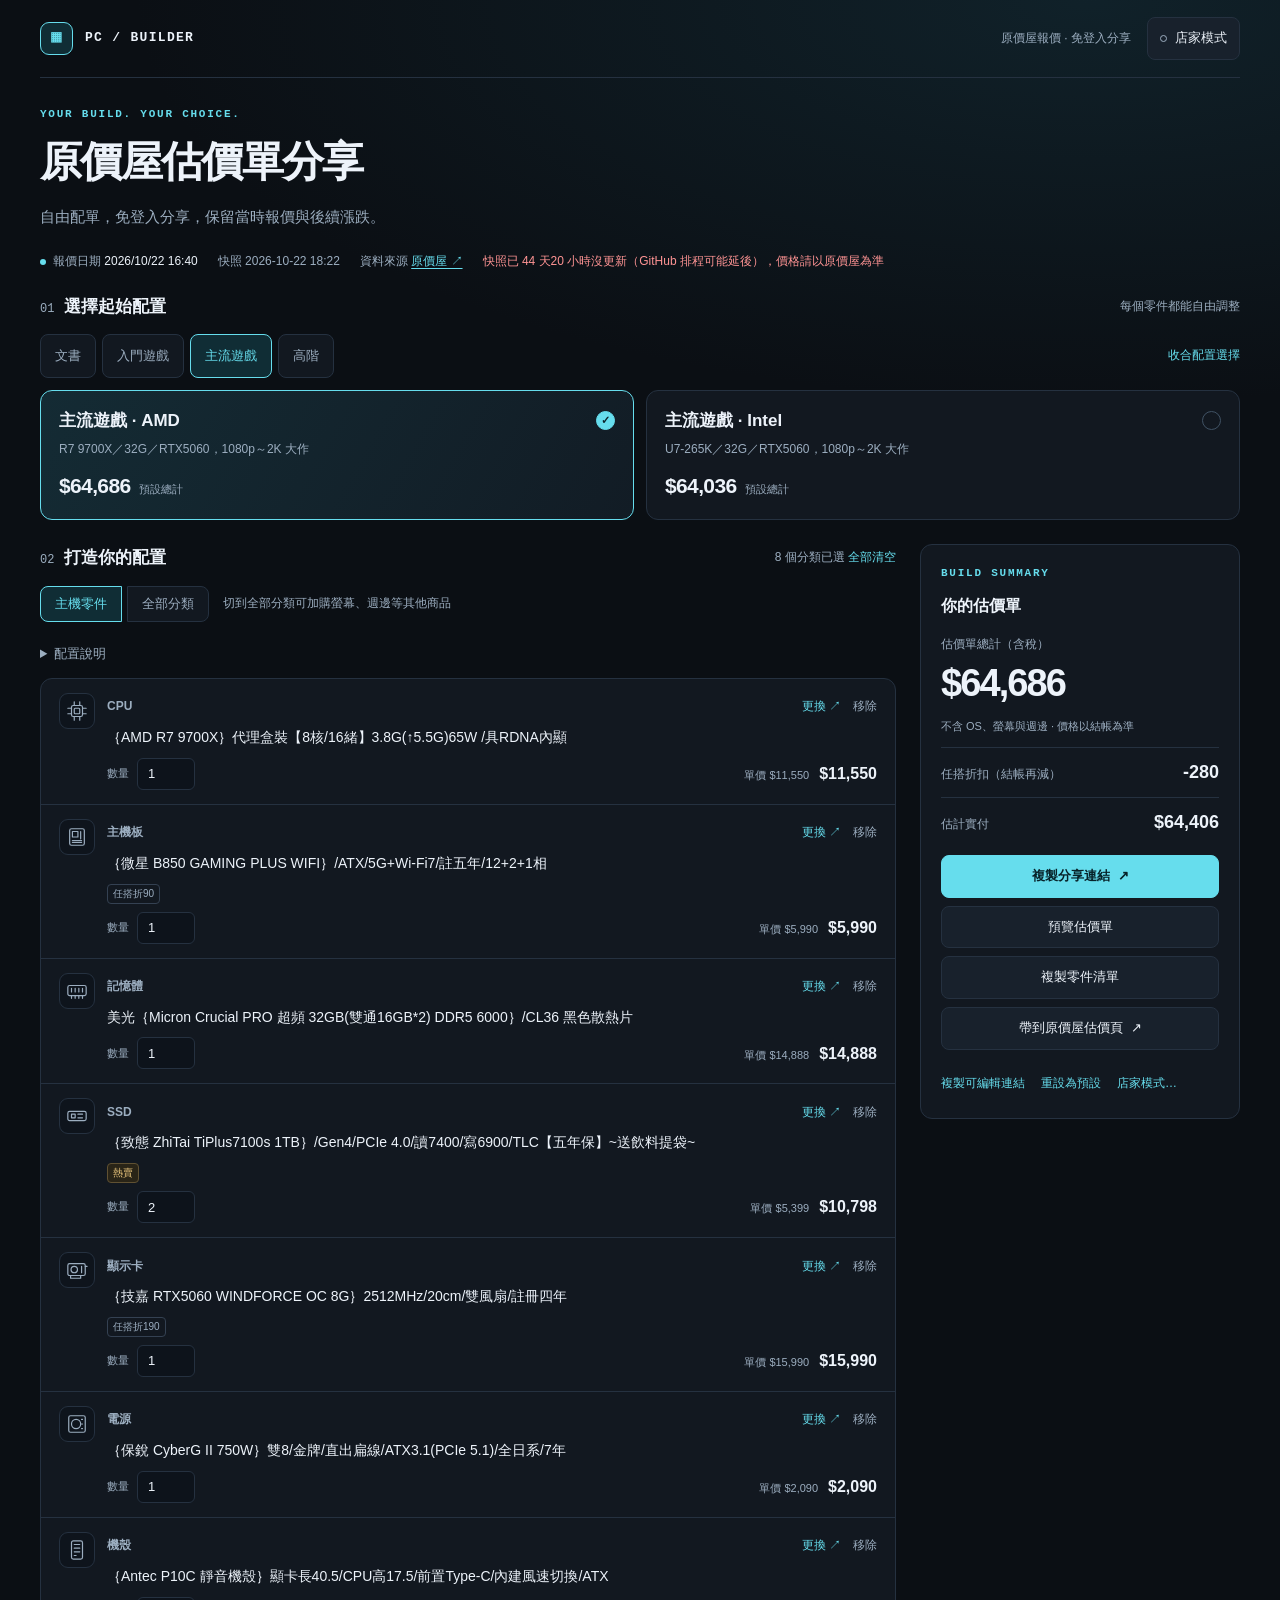
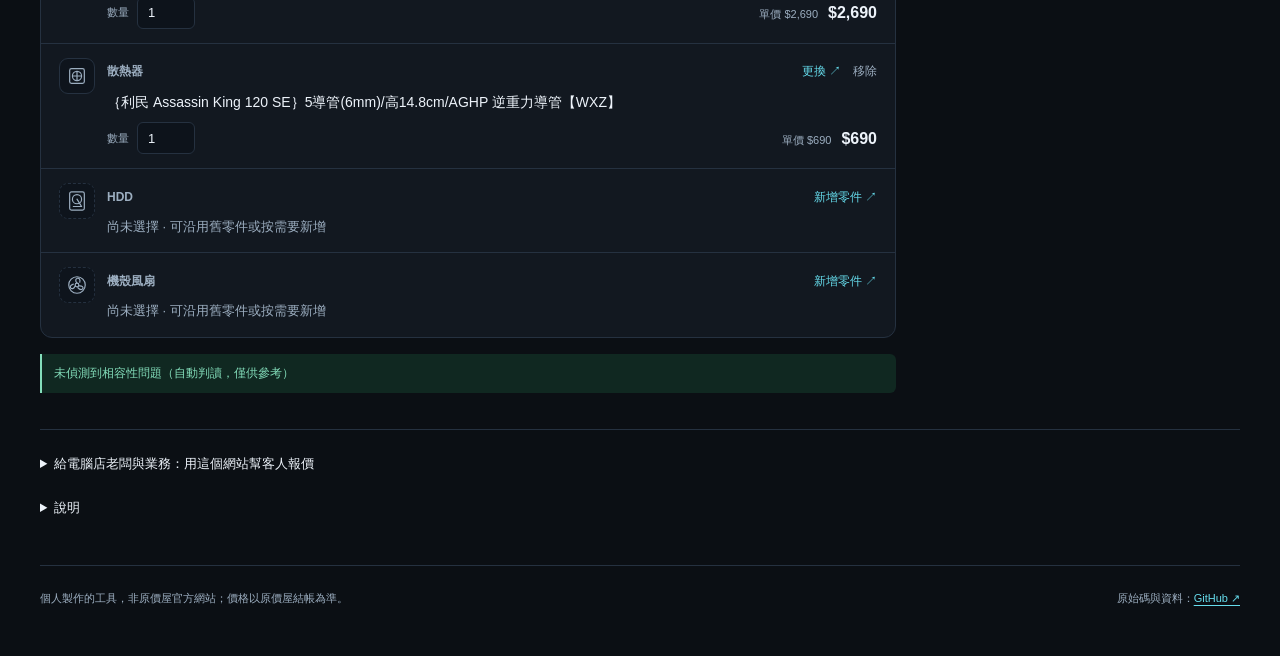
==== docs/index.html @ 4b8992c0 "分享單改過後列出跟分享時的差異（換件、數量、新增／移除、合計差） - builder-ui.js 加純函式 diffQuote(orig, cur, find)：逐格比對分享時的內容，回傳 chang" ====
<!DOCTYPE html>
<html lang="zh-Hant">
<head>
<meta charset="utf-8">
<meta name="viewport" content="width=device-width, initial-scale=1">
<title>原價屋估價單分享</title>
<meta name="description" content="用原價屋含稅報價配電腦：每個零件都能換，自動提示相容性；整張估價單存成一條連結，日後打開還看得到漲跌。">
<meta property="og:type" content="website">
<meta property="og:title" content="原價屋估價單分享">
<meta property="og:description" content="用原價屋含稅報價配電腦：每個零件都能換，自動提示相容性；整張估價單存成一條連結，日後打開還看得到漲跌。">
<meta property="og:url" content="https://pc.jakeuj.com/">
<meta property="og:site_name" content="原價屋估價單分享">
<meta property="og:locale" content="zh_TW">
<meta property="og:image" content="https://pc.jakeuj.com/social-preview-v1.png">
<meta property="og:image:width" content="1200">
<meta property="og:image:height" content="630">
<meta property="og:image:type" content="image/png">
<meta property="og:image:alt" content="原價屋估價單分享：自由選件、含稅計價，用連結保存完整電腦配置。">
<meta name="twitter:card" content="summary_large_image">
<meta name="twitter:title" content="原價屋估價單分享">
<meta name="twitter:description" content="自由選件、含稅計價，用一條連結保存報價與完整電腦配置。">
<meta name="twitter:image" content="https://pc.jakeuj.com/social-preview-v1.png">
<meta name="twitter:image:alt" content="原價屋估價單分享：自由選件、含稅計價，用連結保存完整電腦配置。">
<meta name="theme-color" content="#0b0f14">
<link rel="canonical" href="https://pc.jakeuj.com/">
<link rel="icon" href="favicon.ico" sizes="16x16 32x32 48x48 96x96">
<link rel="icon" href="favicon-96x96.png" type="image/png" sizes="96x96">
<link rel="icon" href="favicon.svg" type="image/svg+xml" sizes="any">
<link rel="apple-touch-icon" href="apple-touch-icon.png" sizes="180x180">
<link rel="manifest" href="site.webmanifest">
<link rel="stylesheet" href="builder.css?v=20261022-diff">
</head>
<body>
<main class="wrap">
  <header class="topbar">
    <div class="brand"><span class="brand-mark" aria-hidden="true">▦</span>PC / BUILDER</div>
    <div class="topbar-end">
      <span class="topbar-note">原價屋報價 · 免登入分享</span>
      <button class="b store-entry" id="store-open" aria-haspopup="dialog"><span class="store-dot" aria-hidden="true"></span><span id="store-open-label">店家模式</span></button>
    </div>
  </header>
  <section class="hero" aria-labelledby="title">
    <p class="eyebrow">YOUR BUILD. YOUR CHOICE.</p>
    <h1 id="title">原價屋估價單分享</h1>
    <p class="lead" id="lead">自由配單，免登入分享，保留當時報價與後續漲跌。</p>
  </section>
  <div class="meta" id="meta" aria-live="polite">正在載入原價屋報價…</div>
  <section class="load-state" id="load-state" role="status">
    <h2 id="load-title">準備你的組裝清單</h2>
    <p id="load-message">正在讀取零件與預設配置，請稍候。</p>
    <button class="b" id="retry" hidden>重新載入報價</button>
  </section>
  <section class="sheet-view" id="sheet" aria-labelledby="sheet-title" hidden>
    <div class="sheet-actions" role="group" aria-label="估價單操作">
      <button class="b" id="sheet-edit"><span aria-hidden="true">←</span> 編輯這張估價單</button>
      <div class="sheet-actions-end">
        <button class="b" id="sheet-copy">複製估價單連結</button>
        <button class="b" id="sheet-print">列印／存成 PDF</button>
        <a class="b primary" id="sheet-coolpc" href="https://www.coolpc.com.tw/evaluate.php" target="_blank" rel="noopener" title="在新分頁開啟原價屋官方估價頁，預先選好這張單的品項與數量">帶到原價屋估價頁 <span aria-hidden="true">↗</span></a>
      </div>
    </div>
    <article class="sheet">
      <header class="sheet-head">
        <div>
          <p class="sheet-kicker" lang="en">QUOTATION</p>
          <h1 id="sheet-title" tabindex="-1">估價單</h1>
        </div>
        <p class="sheet-issuer" id="sheet-issuer"><strong id="sheet-site"></strong><span>原價屋含稅報價整理</span></p>
        <div class="sheet-store" id="sheet-store" hidden></div>
      </header>
      <dl class="sheet-meta" id="sheet-meta"></dl>
      <div class="sheet-top-total"><span id="sheet-top-label">合計（含稅）</span><strong id="sheet-top-total"></strong></div>
      <table class="sheet-table" role="table">
        <caption id="sheet-caption"></caption>
        <colgroup id="sheet-cols"><col class="c-item"><col><col class="c-qty"><col class="c-unit"><col class="c-sub"></colgroup>
        <thead role="rowgroup"><tr role="row" id="sheet-head-row">
          <th scope="col" role="columnheader">項目</th><th scope="col" role="columnheader">品名</th>
          <th scope="col" role="columnheader" class="num">數量</th><th scope="col" role="columnheader" class="num">單價</th><th scope="col" role="columnheader" class="num">小計</th>
        </tr></thead>
        <tbody id="sheet-rows" role="rowgroup"></tbody>
      </table>
      <dl class="sheet-totals" id="sheet-totals"></dl>
      <section class="sheet-notes" aria-labelledby="sheet-notes-title">
        <h2 id="sheet-notes-title">備註</h2>
        <ul id="sheet-notes"></ul>
      </section>
      <footer class="sheet-foot">
        <p id="sheet-disclaimer">本估價單依原價屋線上估價頁（www.coolpc.com.tw）的含稅報價整理，不是原價屋開立的正式報價；價格、庫存與優惠條件以原價屋結帳為準，任搭折扣於結帳時扣除。相容性提示依品名自動判讀，僅供參考。</p>
        <p id="sheet-made"></p>
      </footer>
    </article>
  </section>
  <div id="builder" hidden>
    <section aria-labelledby="preset-title">
      <div class="section-heading"><h2 id="preset-title" tabindex="-1"><span class="step">01</span>選擇起始配置</h2><span>每個零件都能自由調整</span></div>
      <div class="preset-summary" id="preset-summary">
        <div class="preset-current"><strong id="preset-name"></strong><span class="preset-state" id="preset-state"></span></div>
        <div class="preset-amount"><span>目前估價總計</span><strong id="preset-total"></strong></div>
        <button class="b" id="preset-toggle" aria-expanded="false" aria-controls="preset-options">更換配置</button>
      </div>
      <div id="preset-options">
        <div class="purpose-toolbar"><div class="purposes" id="purposes" role="group" aria-label="配置用途"></div><button class="text-button" id="preset-close">收合配置選擇</button></div>
        <div class="tabs" id="tabs" role="group" aria-label="起始配置"></div>
        <button class="b shared-return" id="shared-return" hidden>回到分享的估價單</button>
      </div>
    </section>
    <div class="workspace">
      <section class="parts-panel" aria-labelledby="parts-title">
        <div class="section-heading"><h2 id="parts-title"><span class="step">02</span>打造你的配置</h2><span><span id="part-count"></span> <button class="text-button" id="clear">全部清空</button></span></div>
        <div class="scope" id="scope" role="group" aria-label="零件範圍" hidden>
          <button class="scope-btn" id="scope-pc" aria-pressed="true">主機零件</button>
          <button class="scope-btn" id="scope-all" aria-pressed="false">全部分類</button>
          <span class="scope-hint" id="scope-hint"></span>
        </div>
        <details class="build-note" id="build-note"><summary>配置說明</summary><p class="note" id="bnote"></p></details>
        <p class="note" id="shared-note" hidden></p>
        <div class="chg" id="chg" hidden></div>
        <div class="chg diff" id="diff" hidden></div>
        <div class="parts" id="rows"></div>
        <section class="more" id="more" aria-labelledby="more-title" hidden>
          <div class="section-heading"><h2 id="more-title"><span class="step">03</span>其他商品</h2><span id="more-count"></span></div>
          <p class="note" id="more-note"></p>
          <div class="parts" id="more-rows"></div>
          <button class="b add-more" id="more-add">＋ 從全部分類新增商品</button>
        </section>
        <ul class="warns" id="warns" aria-label="相容性與購買條件提示"></ul>
        <section class="biz" id="biz" aria-labelledby="biz-title" hidden>
          <div class="section-heading"><h2 id="biz-title"><span class="step" id="biz-step">04</span>店家報價</h2><span id="biz-store"></span></div>
          <div class="biz-card" id="biz-edit">
            <div class="biz-row"><span>原價屋合計（含稅）</span><strong id="biz-quoted">–</strong></div>
            <label class="biz-field biz-price" for="biz-price"><span>本店價（整張單）</span>
              <input id="biz-price" type="text" inputmode="numeric" autocomplete="off" placeholder="留空 = 以原價屋合計" aria-describedby="biz-save">
            </label>
            <p class="biz-hint" id="biz-save"></p>
            <div class="biz-stale" id="biz-stale" hidden><p id="biz-stale-text"></p><button type="button" class="b" id="biz-keep">保留本店價</button></div>
            <fieldset class="biz-extras">
              <legend>服務與加價（填 0 顯示「免費」，折抵可填負數）</legend>
              <div id="biz-extras"></div>
              <div class="biz-chips" id="biz-chips" role="group" aria-label="新增服務">
                <button type="button" class="chip" data-name="組裝費">＋ 組裝費</button>
                <button type="button" class="chip" data-name="灌系統">＋ 灌系統</button>
                <button type="button" class="chip" data-name="運費">＋ 運費</button>
                <button type="button" class="chip" data-name="到府收送">＋ 到府收送</button>
                <button type="button" class="chip" data-name="">＋ 自訂</button>
              </div>
            </fieldset>
            <div class="biz-grid">
              <label class="biz-field" for="biz-cust"><span>客戶稱呼</span><input id="biz-cust" maxlength="20" autocomplete="off" placeholder="例如 王先生（只填稱呼）"></label>
              <label class="biz-field" for="biz-until"><span>報價有效期限</span><input id="biz-until" type="date"></label>
            </div>
            <label class="biz-field" for="biz-memo"><span>備註（顯示在估價單上） <small id="biz-memo-count"></small></span>
              <textarea id="biz-memo" maxlength="200" rows="3" placeholder="例如 含組裝測試、保固一年、交期 3 天"></textarea>
            </label>
            <label class="biz-check"><input type="checkbox" id="biz-hide"> 隱藏原價屋單價</label>
            <p class="biz-hint">估價單只列品項、本店價與服務；這只是畫面不顯示，連結與編輯畫面仍看得到原價屋價格。</p>
            <div class="biz-row biz-final"><span>本店合計</span><strong id="biz-final">–</strong></div>
          </div>
          <div class="biz-card" id="biz-view" hidden>
            <p id="biz-view-text"></p>
            <button type="button" class="b" id="biz-adopt" hidden>改用本店報價</button>
          </div>
        </section>
      </section>
      <aside class="summary-card" aria-labelledby="summary-title">
        <p class="eyebrow">BUILD SUMMARY</p>
        <h2 id="summary-title">你的估價單</h2>
        <div class="summary-label" id="total-label">估價單總計（含稅）</div>
        <div class="total" id="total" aria-live="polite">–</div>
        <p class="summary-footnote" id="footnote">不含 OS、螢幕與週邊 · 價格以結帳為準</p>
        <div class="summary-detail" id="refrow" hidden><span>原價屋合計（含稅）</span><strong id="ref">–</strong></div>
        <div class="summary-detail" id="nowrow" hidden><span id="nowlbl">以原價屋現價計</span><strong id="now">–</strong></div>
        <div class="summary-detail" id="offrow" hidden><span id="off-label">任搭折扣（結帳再減）</span><strong id="off">–</strong></div>
        <div class="summary-detail" id="netrow" hidden><span id="net-label">估計實付</span><strong id="net">–</strong></div>
        <div class="btns">
          <button class="b primary" id="share" title="複製唯讀估價單的連結；對方打開可列印，也能按「編輯這張估價單」改單">複製分享連結 <span aria-hidden="true">↗</span></button>
          <button class="b" id="preview">預覽估價單</button>
          <button class="b wide" id="copy">複製零件清單</button>
          <a class="b wide" id="coolpc" href="https://www.coolpc.com.tw/evaluate.php" target="_blank" rel="noopener" title="在新分頁開啟原價屋官方估價頁，預先選好這張單的品項與數量">帶到原價屋估價頁 <span aria-hidden="true">↗</span></a>
          <div class="summary-secondary">
            <button class="text-button" id="share-edit">複製可編輯連結</button>
            <button class="text-button" id="reset">重設為預設</button>
            <button class="text-button" id="requote" hidden>全部改用現價</button>
            <button class="b" id="live" hidden>更新最新報價</button>
            <button class="text-button" id="store-open-summary" aria-haspopup="dialog">店家模式…</button>
          </div>
        </div>
      </aside>
    </div>
  </div>

  <div class="info-card">
    <details open id="reqbox" hidden>
      <summary>遊戲官方系統需求</summary>
      <table class="req" id="req"></table>
      <p class="small" id="reqsrc"></p>
    </details>
    <details id="shopbox">
      <summary>給電腦店老闆與業務：用這個網站幫客人報價</summary>
      <ul class="small shop-points">
        <li>估價單抬頭換成你的店名、業務、電話與 LINE；客人在手機上點電話就能撥號、點 LINE 就能加好友。</li>
        <li>以原價屋含稅報價為基準，填一個「本店價」，估價單會列出比原價屋省多少；也可以勾選隱藏原價屋單價，只給客人看本店價。</li>
        <li>可以加組裝費、灌系統、運費、到府收送等服務（填 0 顯示「免費」），以及客戶稱呼、報價有效期限與備註；店家估價單不會出現「帶到原價屋估價頁」。</li>
        <li>不用註冊：店家資料只存在你的瀏覽器，分享估價單時才寫進連結。老闆設定一次，按「複製店家設定連結」傳給同事，同事打開確認後就能套用。</li>
      </ul>
      <button class="b" id="store-open-info" aria-haspopup="dialog">開啟店家模式</button>
    </details>
    <details>
      <summary>說明</summary>
      <ul class="small" id="notes">
        <li>價格為原價屋線上估價頁的<b>含稅價</b>，不含作業系統、螢幕、鍵盤滑鼠等週邊；原價屋購買整機組裝免費。</li>
        <li>標籤：<span class="flag cond">搭板專案</span> CPU 需與主機板同購才是此價；<span class="flag cond">組裝價 / 裝機價 / 限搭機</span> 需整機組裝才適用（買整機沒問題）；<span class="flag">任搭折N</span> 任搭其他商品再折 N 元，估價頁不會顯示、結帳才減；<span class="flag">下殺</span> 限時價。</li>
        <li>分享的估價單上的 ▲▼ 是「這張單的報價（分享當時的價格）」跟原價屋現價的差額；品名裡的「▼下殺到…」與下方的「價格異動」「下殺」「原價」是原價屋自己的近期調價標示，跟分享連結無關。</li>
        <li>相容性提示（腳位、DDR 世代、顯卡長度、散熱器高度、CPU 內顯、電源瓦數）是從品名自動判讀的，電源瓦數依顯示卡原廠建議值，僅供參考，下單前請再確認。</li>
        <li id="note-more" hidden>切到「全部分類」可以另外加購原價屋其他分類的商品（螢幕、鍵鼠、喇叭耳機、作業系統，或第二顆 SSD、散熱膏等），同一類可以加好幾件；選件面板可以選分類，也可以跨分類搜尋。</li>
        <li>「複製分享連結」會把整張估價單（品名、當時價格、日期）存進網址，打開是一張唯讀的估價單：可以列印或存成 PDF，任何時候打開都看得到當初的報價，並標出原價屋現價的漲跌與已下架品項（搭板、裝機價等優惠結束但同型號還在賣的，改跟同型號的現價比）。按「編輯這張估價單」就能改單，改過的品項以現價計，上方會列出跟分享時的內容比換了哪幾格、各差多少，再分享就是新的連結；「複製可編輯連結」打開直接是編輯畫面，「預覽估價單」可以先看看分享出去的樣子。</li>
        <li>按「全部清空」可以從空白開始，只分享單一零件（例如只分享記憶體）；按「重設為預設」可以復原。</li>
        <li>「帶到原價屋估價頁」會在新分頁開啟原價屋官方估價頁，預先選好這張單的品項與數量，可以接著在那邊列印或聯絡原價屋。那邊一律是原價屋現價；已下架的品項不會帶入，搭板、裝機價等優惠結束的改帶同型號現行品項。</li>
        <li id="note-live">每小時自動抓取原價屋報價快照；預設配置的零件若下架，會保留原品項並標示「已下架」，請按「更換」改選。</li>
      </ul>
    </details>
  </div>
  <footer class="footer">
    <p>個人製作的工具，非原價屋官方網站；價格以原價屋結帳為準。</p>
    <p>原始碼與資料：<a id="repo" href="https://github.com/jakeuj/architect-pc-builder">GitHub ↗</a></p>
  </footer>
</main>
<div class="mobile-bar" id="mobile-bar" hidden>
  <div class="mobile-amount"><span class="summary-label" id="mobile-label">估價單總計（含稅）</span><strong class="mobile-total" id="mobile-total">–</strong><span class="mobile-net" id="mobile-net" hidden></span></div>
  <div class="mobile-actions">
    <button class="b" id="mobile-preview">預覽</button>
    <button class="b primary" id="mobile-share">複製分享連結 <span aria-hidden="true">↗</span></button>
  </div>
</div>
<dialog id="picker" aria-labelledby="picker-title">
  <div class="picker-shell">
    <header class="picker-header">
      <div class="picker-heading"><div><p class="eyebrow">FIND YOUR COMPONENT</p><h2 id="picker-title">選擇零件</h2></div><button class="b close-button" id="picker-close" aria-label="關閉選件面板">×</button></div>
      <p class="picker-current" id="picker-current"></p>
      <div class="picker-cat" id="picker-cat-wrap" hidden>
        <label class="search-label" for="picker-cat">分類</label>
        <select id="picker-cat"></select>
      </div>
      <label class="search-label" for="picker-search">搜尋品名或分類</label>
      <input type="search" id="picker-search" placeholder="例如 5060、B850、白" autocomplete="off">
      <div class="picker-filters">
        <label class="search-label">規格群組<select id="picker-group"><option value="">全部規格群組</option></select></label>
        <label class="search-label">排序<select id="picker-sort"><option value="source">原價屋順序</option><option value="price-asc">現價單價低到高</option><option value="price-desc">現價單價高到低</option></select></label>
      </div>
      <div class="picker-count" id="picker-count" role="status"></div>
      <p class="picker-delta-note">依目前數量計算，任搭折扣另計</p>
    </header>
    <div class="picker-results" id="picker-results"></div>
  </div>
</dialog>
<dialog id="store" aria-labelledby="store-title">
  <form class="store-shell" id="store-form" novalidate>
    <header class="picker-header">
      <div class="picker-heading"><div><p class="eyebrow">FOR SHOPS</p><h2 id="store-title">店家模式</h2></div><button type="button" class="b close-button" id="store-close" aria-label="關閉店家設定">×</button></div>
      <p class="store-intro">幫客人報價用：估價單抬頭換成你的店名與聯絡方式，可以填本店價、服務費、報價期限，也能隱藏原價屋單價。資料只存在這台裝置的瀏覽器，分享估價單時才會寫進連結。</p>
      <p class="store-import" id="store-import" hidden></p>
    </header>
    <div class="store-body">
      <label class="biz-field" for="store-name"><span>店名（必填）</span><input id="store-name" maxlength="30" autocomplete="organization" required></label>
      <label class="biz-field" for="store-rep"><span>業務姓名</span><input id="store-rep" maxlength="20" autocomplete="name"></label>
      <label class="biz-field" for="store-tel"><span>電話</span><input id="store-tel" type="tel" maxlength="24" autocomplete="tel" placeholder="例如 0912-345-678"></label>
      <label class="biz-field" for="store-line"><span>LINE ID</span><input id="store-line" maxlength="21" autocapitalize="off" autocomplete="off" spellcheck="false" placeholder="例如 abc123，官方帳號 @abc123"></label>
      <label class="biz-field" for="store-addr"><span>地址</span><input id="store-addr" maxlength="60" autocomplete="street-address"></label>
      <label class="biz-field" for="store-tag"><span>標語／服務項目</span><input id="store-tag" maxlength="40" placeholder="例如 組裝・維修・到府收送"></label>
      <label class="biz-check"><input type="checkbox" id="store-on"> 啟用店家模式</label>
      <p class="store-error" id="store-error" role="alert"></p>
    </div>
    <footer class="store-actions">
      <button type="submit" class="b primary" id="store-save">儲存</button>
      <button type="button" class="b" id="store-cancel">取消</button>
      <button type="button" class="text-button" id="store-share">複製店家設定連結（給同事）</button>
      <button type="button" class="text-button remove" id="store-clear">清除這台裝置的店家資料</button>
    </footer>
  </form>
</dialog>
<div id="toast" role="status" aria-live="polite"></div>

<script src="coolpc-live.js?v=20261022-diff"></script>
<script src="builder-ui.js?v=20261022-diff"></script>
<script>
(async function(){
  const $ = s => document.querySelector(s);
  const fmt = n => n.toLocaleString('zh-Hant-TW');
  const arrow = n => (n > 0 ? '▲' : '▼') + fmt(Math.abs(n));
  const esc = s => String(s).replace(/[&<>"']/g, c => ({ '&': '&amp;', '<': '&lt;', '>': '&gt;', '"': '&quot;', "'": '&#39;' })[c]);
  const C = CoolPC, U = BuilderUI;
  // 檢視模式的連結先藏起首頁簡介，載入時不會閃一下；最後由 applyMode() 決定
  document.body.classList.toggle('view-mode', C.readLink(location.hash).view);
  $('#retry').onclick = () => location.reload();
  const response = await fetch('data.json?' + Date.now());
  if (!response.ok) throw new Error('HTTP ' + response.status);
  const D = await response.json();
  if (!D.categories || !Array.isArray(D.slots) || !D.builds?.length) throw new Error('報價資料格式不完整');
  let CAT = D.categories;          // 現行型錄；即時更新時整個換掉
  let IDX = C.indexCatalog(CAT);   // 分類 + 品名 -> 品項 (option id 每次抓價都會變，不能當鍵)
  // 全部分類：補集 (data-more.json，或即時模式下的現頁) 併進主機型錄 = 完整型錄，只給其他商品用，需要時才載入
  let ALL = null, IDXA = null, lastParsed = null, morePromise = null, ready = false;
  // 主機格只跟主機型錄比 (加回剔除的群組不影響型號對照)；其他商品 (x) 跟完整型錄比
  const find = r => r.x ? (IDXA ? C.reconcile(r, IDXA) : { item: null, how: null }) : C.reconcile(r, IDX);
  // 列跟現行型錄比：dv = 現價 − 鎖定的報價 (分享當時的價格)；it 為 null = 已下架 (alts = 同型號但挑不出唯一一件)
  // how === 'variant'：同型號還在賣但價格條件變了 (搭板優惠結束…)，it 是同型號現行那件，note 說明怎麼變
  const cmp = r => { const { item: it, how, alts } = find(r); return { it, how, alts, dv: it && r.pin ? it.price - r.pin.price : 0, note: how === 'variant' ? C.condNote(r.name, it.name) : '' }; };

  // 目前型錄來源：快照 (data.json) 或即時抓取
  const SRC = { live: false, quote_date: D.quote_date, at: D.generated.slice(0,16).replace('T',' ') };
  function meta(status){
    $('#meta').innerHTML = `<span><i class="source-dot" aria-hidden="true"></i>報價日期 <b>${esc(SRC.quote_date)}</b></span><span>${SRC.live ? '即時抓取' : '快照'} ${esc(SRC.at)}</span><span>資料來源 <a href="${esc(D.source)}" target="_blank" rel="noopener">原價屋 ↗</a></span>` + (status ? `<span>${status}</span>` : '') + staleNote();
  }
  // 快照超過 24 小時沒更新 (generated 在內容沒變時沿用上次值，報價一天通常變 1～2 次，門檻太低會誤報)；即時模式不提示
  function staleNote(){
    const h = SRC.live ? null : U.snapshotAgeHours(D.generated);
    return h != null && h >= 24 ? `<span class="stale">快照已 ${Math.floor(h / 24)} 天${Math.floor(h % 24)} 小時沒更新（GitHub 排程可能延後），價格請以原價屋為準</span>` : '';
  }
  meta();
  $('#repo').href = D.repo || '#';
  document.title = D.title; $('#title').textContent = D.title;
  if (D.subtitle) { $('#lead').textContent = D.subtitle; $('#lead').hidden = false; }
  for (const n of [...(D.notes || [])].reverse()) $('#notes').insertAdjacentHTML('afterbegin', `<li>${n}</li>`);

  // 遊戲需求
  if (D.game) {
    $('#reqbox').hidden = false;
    const keys = Object.keys(D.game.min || {});
    $('#req').innerHTML = '<tr><th></th><th>最低配備</th><th>建議配備</th></tr>' + keys.map(k => `<tr><th>${k}</th><td>${D.game.min[k]}</td><td>${(D.game.rec || {})[k] || ''}</td></tr>`).join('');
    $('#reqsrc').innerHTML = `來源：<a href="${D.game.url}" target="_blank" rel="noopener">${D.game.name} 官方頁面</a>`;
  } else { $('#reqbox').hidden = true; }

  // ---- 估價單 ----
  // 分頁 tab = {kind: 'preset' | 'shared', key, label, sub, note, d?, base?, raw?, rows, more, issuer, biz, orig: {rows, more, biz, issuer}}
  // rows = {slot: row | null}；more = [row] 其他商品 (全部分類，可多件)；row = {cat, name, qty, pin, x?}
  //   pin = {price, d} 鎖定的報價 (分享連結的每一列、已下架的預設品項)；null = 跟著現行型錄的價格
  //   x = 其他商品的列 (跟完整型錄對照)
  // issuer = 分享連結帶來的店家；biz = 店家報價 (見 coolpc-live.js normBiz)，每個分頁各自一份
  const mkRow = (cat, name, qty, pin, x) => x ? { cat, name, qty, pin: pin || null, x: true } : { cat, name, qty, pin: pin || null };
  const clone = o => JSON.parse(JSON.stringify(o));
  const rowsDirty = t => JSON.stringify({ rows: t.rows, more: t.more }) !== JSON.stringify({ rows: t.orig.rows, more: t.orig.more });
  const bizDirty = t => JSON.stringify(C.normBiz(t.biz)) !== JSON.stringify(C.normBiz(t.orig.biz));
  const dirty = t => rowsDirty(t) || bizDirty(t);

  // ---- 店家模式：本機店家資料 profile = {on, name, rep, tel, line, addr, tag}，只存在這台裝置 ----
  // 自己的單 (owned) 才能填店家報價；別家店的單維持原店家，分享時 issuerFor 決定估價單抬頭
  const STORE_LS = 'coolpc.store';
  let profile = null;
  try { const p = JSON.parse(localStorage.getItem(STORE_LS) || 'null'), s = C.cleanStore(p); if (s) profile = { on: !!p.on, ...s }; } catch (e) {}
  const storeOn = () => U.storeOn(profile);
  const owned = t => U.owned(profile, t);
  const issuerFor = t => U.issuerFor(profile, t);
  const sameIssuer = (a, b) => JSON.stringify(C.cleanStore(a)) === JSON.stringify(C.cleanStore(b));
  const allRows = s => [...Object.values(s.rows).filter(Boolean), ...s.more];  // s = 分頁或其 orig
  const MAX_MORE = 40;
  const MORE = D.more ? { key: '+', label: '其他商品', cats: D.more.cats.map(c => c.id), multi: true } : null;
  const catName = id => { const c = (D.more && D.more.cats.find(x => x.id === id)) || CAT[id]; return c ? c.name.split('｜')[0] : '分類 ' + id; };
  // 估價單上的每一列 (主機格依欄位順序，再接其他商品)：{slot, label, r}
  const entries = t => [...D.slots.filter(s => t.rows[s.key]).map(s => ({ slot: s.key, label: s.label, r: t.rows[s.key] })),
    ...t.more.map(r => ({ slot: '+', label: catName(r.cat), r }))];
  const shortDate = s => { const m = String(s).match(/\d{4}\/(\d{1,2}\/\d{1,2})/); return m ? m[1] : s; };

  const tabs = [];
  for (const b of D.builds) {
    const rows = {};
    for (const s of D.slots) { const it = b.items[s.key];
      rows[s.key] = it ? mkRow(it.cat, it.name, it.qty || 1, it.gone ? { price: it.price, d: it.d || D.quote_date } : null) : null; }
    const [label, sub] = b.name.split(' — ');
    tabs.push({ kind: 'preset', key: b.key, label, sub: sub || '', note: b.note, purpose: b.purpose, platform: b.platform, rows, more: [], issuer: null, biz: null,
      orig: clone({ rows, more: [], biz: null, issuer: null }) });
  }
  const presets = tabs.slice();

  // 從網址還原：#q=<估價單快照> → #b=<預設配置> → 預設中間那套；前面多 v=1 就先開唯讀估價單 (檢視模式)
  const L = C.readLink(location.hash);
  let cur = null, startMsg = '', viewable = false;
  if (L.q !== null) {
    try {
      const q = C.decodeQuote(L.q, MORE ? [...D.slots, MORE] : D.slots);
      const rows = {}, more = []; for (const s of D.slots) rows[s.key] = null;
      for (const r of q.rows) { const row = mkRow(r.cat, r.name, r.qty, { price: r.price, d: r.d }, r.slot === '+'); if (row.x) more.push(row); else rows[r.slot] = row; }
      const base = presets.find(t => t.key === q.b);
      cur = { kind: 'shared', key: '_q', label: '分享的估價單', sub: q.n || (base ? base.label : ''), d: q.d, base: q.b, raw: L.q, rows, more,
        issuer: q.issuer, biz: q.biz, orig: clone({ rows, more, biz: q.biz, issuer: q.issuer }),
        note: q.issuer
          ? `這是「${q.issuer.name}」在 ${q.d || '先前'} 開的估價單：單價是當時原價屋的報價，上方列出跟原價屋現價比的漲跌與已下架品項。改選零件後以現價計，本店價需向店家重新確認；按「複製分享連結」會產生新的連結。`
          : `這是 ${q.d || '先前'} 的估價單快照：單價是當時的報價，上方列出跟原價屋現價比的漲跌與已下架品項。可以直接改選零件（選件面板是原價屋目前的品項），改過的以現價計；按「複製分享連結」會產生新的連結。` };
      tabs.unshift(cur);
      viewable = true;
      if (q.dropped) startMsg = `連結裡有 ${q.dropped} 個品項格式不符，已略過`;
    } catch (e) { startMsg = `分享連結無法讀取（${e.message}），先顯示預設配置`; }
  }
  if (!cur) {
    const p = presets.find(t => t.key === L.b);
    cur = p || presets[Math.min(1, presets.length - 1)];
    viewable = !!p && L.q === null;
    if (L.legacy) startMsg = '舊版連結的自選零件無法還原（原價屋品項編號會變動），先顯示預設配置';
  }
  // 檢視模式只給解得開的分享單或對得到的預設配置；壞連結退回編輯模式，不把預設配置當成別人的估價單顯示
  let mode = L.view && viewable ? 'view' : 'edit', returnFocus = null, scrollBack = 0;
  let presetExpanded = !viewable || !!startMsg;
  let selectedPurpose = U.purposeOf(cur.kind === 'shared' ? presets.find(t => t.key === cur.base) || {} : cur);

  // 全部分類：開關每位訪客記住；分享單有其他商品時先載入完整型錄再畫，開關開著就背景預載
  let showAll = false;
  try { showAll = !!MORE && localStorage.getItem('coolpc.allCategories') === '1'; } catch (e) {}
  async function fetchMore(){
    const r = await fetch(D.more.url + '?' + Date.now());
    if (!r.ok) throw new Error('HTTP ' + r.status);
    const M = await r.json();
    if (!M.categories) throw new Error('全部分類資料格式不完整');
    return M.categories;
  }
  function ensureMore(){
    if (!MORE) return Promise.resolve(false);
    if (ALL) return Promise.resolve(true);
    if (!morePromise) morePromise = (async () => {
      try {
        const fetched = lastParsed ? null : await fetchMore();
        ALL = C.mergeCatalog(CAT, lastParsed ? C.selectRest(lastParsed, D.slots, D.filters) : fetched);
        IDXA = C.indexCatalog(ALL);
        // 先前載入失敗、已經以報價顯示的其他商品，改用現價重畫
        if (ready && tabs.some(t => t.more.length || t.orig.more.length)) { buildTabs(); select(cur); }
        return true;
      } catch (e) {
        console.error('無法載入全部分類：', e);
        morePromise = null; ALL = IDXA = null;
        toast('全部分類的報價暫時載入失敗，請稍後再試', 3000);
        return false;
      }
    })();
    return morePromise;
  }
  if (cur.more.length) await ensureMore();
  else if (showAll) ensureMore();

  // 用途只篩選；卡片 key 對應方案，不依 DOM 子元素的順序。
  const tabsEl = $('#tabs');
  function buildTabs(){
    const purposes = U.purposesFor(presets);
    if (!purposes.some(([key]) => key === selectedPurpose)) selectedPurpose = purposes[0][0];
    const purposesEl = $('#purposes'); purposesEl.replaceChildren();
    for (const [key, label] of purposes) {
      const button = document.createElement('button'); button.className = 'purpose-button'; button.textContent = label;
      button.dataset.purpose = key; button.setAttribute('aria-pressed', String(key === selectedPurpose));
      button.onclick = () => { selectedPurpose = key; buildTabs(); $('#purposes').querySelector(`[data-purpose="${key}"]`).focus({ preventScroll: true }); };
      purposesEl.appendChild(button);
    }
    tabsEl.replaceChildren();
    for (const t of presets.filter(t => U.purposeOf(t) === selectedPurpose)) {
      const T = C.totals(allRows(t.orig), find);
      const el = document.createElement('button'); el.className = 'tab' + (t === cur ? ' on' : ''); el.dataset.key = t.key;
      el.setAttribute('aria-pressed', String(t === cur));
      el.innerHTML = `<div class="tab-title">${esc(t.label)}<span class="tab-check" aria-hidden="true">✓</span></div><small>${esc(t.sub || '自由調整每個零件')}</small><div class="tab-price">$${fmt(T.quoted)}<span>預設總計</span></div>`;
      el.onclick = () => { presetExpanded = false; select(t); $('#preset-toggle').focus({ preventScroll: true }); };
      tabsEl.appendChild(el);
    }
    $('#shared-return').hidden = !tabs.some(t => t.kind === 'shared');
  }

  function renderPreset(){
    $('#preset-summary').hidden = presetExpanded;
    $('#preset-options').hidden = !presetExpanded;
    $('#preset-toggle').setAttribute('aria-expanded', String(presetExpanded));
    $('#preset-name').textContent = cur.kind === 'shared' ? cur.sub || cur.label : cur.label;
    $('#preset-state').textContent = dirty(cur) ? '已調整' : cur.kind === 'shared' ? '分享時內容' : '預設配置';
    $('#preset-total').textContent = '$' + fmt(C.totals(allRows(cur), find).quoted);
    for (const el of tabsEl.children) {
      const on = el.dataset.key === cur.key;
      el.classList.toggle('on', on); el.setAttribute('aria-pressed', String(on));
    }
  }

  function select(t){
    cur = t;
    const note = $('#build-note'); note.hidden = t.kind === 'shared'; note.open = false;
    $('#bnote').textContent = t.note;
    $('#shared-note').hidden = t.kind !== 'shared'; $('#shared-note').textContent = t.kind === 'shared' ? t.note : '';
    $('#reset').textContent = t.kind === 'shared' ? '還原分享時的內容' : '重設為預設';
    render();
  }
  $('#preset-toggle').onclick = () => {
    selectedPurpose = U.purposeOf(cur.kind === 'shared' ? presets.find(t => t.key === cur.base) || {} : cur);
    presetExpanded = true; buildTabs(); renderPreset();
    $('#purposes').querySelector('[aria-pressed="true"]').focus({ preventScroll: true });
  };
  $('#preset-close').onclick = () => { presetExpanded = false; renderPreset(); $('#preset-toggle').focus({ preventScroll: true }); };
  $('#shared-return').onclick = () => { presetExpanded = false; select(tabs.find(t => t.kind === 'shared')); $('#preset-toggle').focus({ preventScroll: true }); };

  // 已下架：目前型錄查不到。快照比型錄還新時 (即時報價還沒載入) 可能只是型錄太舊；其他商品則可能是完整型錄沒載入成功
  const goneText = r => r.x && !IDXA ? '其他分類的報價載入失敗' : r.pin && C.parseQD(r.pin.d) > C.parseQD(SRC.quote_date) ? `目前價格資料（${SRC.quote_date}）查無，可能是較新的品項` : '已下架';
  const altsText = alts => alts ? `；同型號還有 ${alts.length} 件，請按「更換」挑選` : '';

  const iconPaths = {
    cpu: '<rect x="6" y="6" width="12" height="12" rx="2"/><path d="M9 2v4m6-4v4M9 18v4m6-4v4M2 9h4m-4 6h4m12-6h4m-4 6h4"/><rect x="9" y="9" width="6" height="6" rx="1"/>',
    mb: '<rect x="4" y="3" width="16" height="18" rx="2"/><rect x="7" y="6" width="6" height="6"/><path d="M16 6v8M7 16h10M7 18h10"/>',
    ram: '<rect x="2" y="6" width="20" height="11" rx="2"/><path d="M6 9v4m4-4v4m4-4v4m4-4v4M6 17v3m4-3v3m4-3v3m4-3v3"/>',
    ssd: '<rect x="2" y="7" width="20" height="10" rx="2"/><rect x="6" y="10" width="4" height="4"/><path d="M13 10h5m-5 4h5"/>',
    vga: '<rect x="2" y="5" width="19" height="13" rx="2"/><circle cx="9" cy="11.5" r="3.5"/><path d="M17 8v7M5 18v3h11v-3M21 8h2"/>',
    psu: '<rect x="3" y="3" width="18" height="18" rx="2"/><circle cx="11" cy="12" r="5"/><path d="M17 7h1m-1 5h1m-1 5h1"/>',
    case: '<rect x="6" y="2" width="12" height="20" rx="2"/><path d="M9 6h6M9 10h6m-6 4h6m-6 4h2"/>',
    cooler: '<rect x="4" y="4" width="16" height="16" rx="2"/><circle cx="12" cy="12" r="5"/><path d="M12 7v10M7 12h10"/>',
    hdd: '<rect x="4" y="2" width="16" height="20" rx="2"/><circle cx="12" cy="10" r="5"/><path d="m12 10 5 8H8"/>',
    fan: '<circle cx="12" cy="12" r="9"/><circle cx="12" cy="12" r="2"/><path d="M12 10c-5-6 5-8 3-1m-1 4c8-1 4 8-1 2m-3-2c-3 7-9 0-2-2"/>',
    // 其他商品：c<分類編號>，沒有專屬圖示的用 box
    c13: '<rect x="2" y="4" width="20" height="13" rx="2"/><path d="M8 21h8m-4-4v4"/>',
    c17: '<rect x="2" y="6" width="20" height="12" rx="2"/><path d="M6 10h1m3 0h1m3 0h1m3 0h1M7 14h10"/>',
    c18: '<rect x="6" y="3" width="12" height="18" rx="6"/><path d="M12 7v4"/>',
    c22: '<path d="M4 15v-3a8 8 0 0 1 16 0v3"/><rect x="2" y="14" width="5" height="7" rx="2"/><rect x="17" y="14" width="5" height="7" rx="2"/>',
    box: '<path d="M3 7.5 12 3l9 4.5v9L12 21l-9-4.5z"/><path d="m3 7.5 9 4.5 9-4.5M12 12v9"/>'
  };
  const icon = key => `<svg viewBox="0 0 24 24" fill="none" stroke="currentColor" stroke-width="1.3" stroke-linecap="round" stroke-linejoin="round" aria-hidden="true">${iconPaths[key] || iconPaths.box}</svg>`;
  const flagsOf = it => it ? it.flags.map(f => `<span title="原價屋的標示" class="flag ${f === '熱賣' ? 'hot' : /搭板|組裝價|裝機價|限搭機|限組裝|訂購/.test(f) ? 'cond' : ''}">${esc(f)}</span>`).join('') + (it.list_price ? `<span class="flag">原價 ${fmt(it.list_price)}</span>` : '') : '';

  // 選件面板的搜尋與焦點獨立於估價單重繪。
  // picking = {slot} 主機格；{index} 其他商品 (index = null 為新增)
  const picker = $('#picker');
  let picking = null;
  function candidatePicking(){ return picking.slot ? { slot: picking.slot.key } : { index: picking.index }; }
  function applyCandidate(cat, name){
    const result = U.selectCandidate(cur, candidatePicking(), { cat, name });
    if (result.error) return toast(result.error);
    cur.rows = result.selection.rows; cur.more = result.selection.more;
    render(); if (result.notice) toast(result.notice);
    picker.close();
  }
  let pickerEntries = [];
  function preparePickerGroups(){
    const more = !picking.slot, category = more ? $('#picker-cat').value : '';
    const cats = more ? Object.values(ALL).filter(c => !category || String(c.id) === category)
      : picking.slot.cats.map(id => CAT[id]).filter(Boolean);
    pickerEntries = U.catalogEntries(cats);
    const groups = new Map(pickerEntries.map(entry => [entry.groupKey, entry]));
    $('#picker-group').innerHTML = '<option value="">全部規格群組</option>' + [...groups.values()].map(entry =>
      `<option value="${esc(entry.groupKey)}">${esc((cats.length > 1 ? entry.category + ' · ' : '') + entry.group)}</option>`).join('');
    $('#picker-group').value = '';
  }
  function renderPicker(){
    const query = $('#picker-search').value, sort = $('#picker-sort').value;
    const results = $('#picker-results'), more = !picking.slot, catSel = more ? $('#picker-cat').value : '';
    const current = more ? (picking.index != null ? cur.more[picking.index] : null) : cur.rows[picking.slot.key];
    const cm = current ? find(current) : null;
    const currentItem = cm && cm.how !== 'variant' ? cm.item : null, sameModel = cm && cm.how === 'variant' ? cm.item : null;
    results.replaceChildren();
    // 全分類無查詢時只顯示入口；群組也可用來限定範圍。
    if (more && !catSel && !query.trim() && !$('#picker-group').value) {
      const hint = document.createElement('p'); hint.className = 'no-results';
      hint.textContent = '輸入關鍵字跨分類搜尋，或從上方選一個分類或規格群組。'; results.appendChild(hint);
      $('#picker-count').textContent = `原價屋全部 ${Object.keys(ALL).length} 類`;
      return;
    }
    const limit = more && !catSel ? 300 : Infinity;
    const found = U.searchEntries(pickerEntries, { query, group: $('#picker-group').value, sort, limit });
    const prefix = more ? !catSel : picking.slot.cats.length > 1;
    let previousGroup = null;
    for (const entry of found.entries) {
      const { cat, category, group, groupKey, item: it } = entry;
      if (sort === 'source' && previousGroup !== groupKey) {
        const h = document.createElement('h3'); h.className = 'picker-group';
        h.textContent = (prefix ? category + ' · ' : '') + group; results.appendChild(h); previousGroup = groupKey;
      }
      const selected = currentItem && C.key(currentItem.cat, currentItem.name) === C.key(cat, it.name);
      const same = sameModel && C.key(sameModel.cat, sameModel.name) === C.key(cat, it.name);
      const preview = U.previewCandidate(cur, candidatePicking(), { cat, name: it.name }, find, C.totals);
      const delta = preview.error ? preview.error : preview.notice && !preview.delta ? preview.notice
        : preview.delta === 0 ? '估價總計不變' : more && picking.index == null
          ? `加入後增加 $${fmt(preview.delta)}`
          : `估價總計${preview.delta < 0 ? '省' : '增加'} $${fmt(Math.abs(preview.delta))}`;
      const button = document.createElement('button'); button.className = 'picker-item';
      button.dataset.cat = cat; button.dataset.name = it.name;
      if (!preview.error) button.dataset.delta = preview.delta;
      button.setAttribute('aria-pressed', String(!!selected));
      button.innerHTML = (sort !== 'source' ? `<span class="picker-item-group">${esc((prefix ? category + ' · ' : '') + group)}</span>` : '')
        + `<span class="picker-name">${esc(it.name)}</span><span class="flags">${flagsOf(it)}</span><span class="picker-price">$${fmt(it.price)}<small>${selected ? '目前選擇 ✓' : same ? '同型號現行品項' : '選擇此零件'}</small></span>`
        + `<span class="picker-delta${!preview.error && preview.delta < 0 ? ' down' : ''}">${esc(delta)}</span>`;
      button.onclick = () => applyCandidate(cat, it.name); results.appendChild(button);
    }
    $('#picker-count').textContent = `符合 ${fmt(found.count)} 個品項 · 顯示 ${fmt(found.entries.length)} 個`
      + (found.count > found.entries.length ? '；請加關鍵字或選分類縮小範圍' : ' · 現價含稅單價');
    if (!found.count) {
      const empty = document.createElement('p'); empty.className = 'no-results';
      empty.textContent = '找不到符合的零件，試試減少關鍵字或切回全部規格群組。'; results.appendChild(empty);
    }
    results.scrollTop = 0;
  }
  function showPicker(title, r, more){
    const m = r ? find(r) : null;
    $('#picker-title').textContent = title;
    $('#picker-current').textContent = r ? `目前選擇：${m.item && m.how !== 'variant' ? m.item.name : r.name}`
      : more ? '原價屋全部分類都能選，同一類可以加好幾件。' : '目前未選擇，從下方型錄新增零件。';
    $('#picker-cat-wrap').hidden = !more;
    const examples = { cpu: '例如 9700X', mb: '例如 B850 WIFI', ram: '例如 32GB 6000', ssd: '例如 1TB Gen4', vga: '例如 RTX5060', psu: '例如 750W ATX3.1', case: '例如 靜音 Type-C', cooler: '例如 利民 120', hdd: '例如 4TB', fan: '例如 12cm 白' };
    $('#picker-search').placeholder = more ? '例如 27吋、機械鍵盤、Windows' : examples[picking.slot.key] || '輸入型號或規格，多個關鍵字用空白分隔';
    $('#picker-sort').value = 'source'; preparePickerGroups();
    // 已下架但同型號有多件：先用型號篩選，方便挑
    $('#picker-search').value = m && !m.item && m.alts ? C.modelOf(r.name) : '';
    renderPicker();
    picker.showModal();
    $('#picker-search').focus({ preventScroll: true });
  }
  function openPicker(slot){
    picking = { slot, focus: 'choose-' + slot.key };
    showPicker('選擇' + slot.label, cur.rows[slot.key], false);
  }
  async function openMorePicker(index){
    if (!(await ensureMore())) return;
    const r = index != null ? cur.more[index] : null;
    picking = { index, focus: r ? 'choose-x' + index : 'more-add' };
    const n = c => c.groups.reduce((a, g) => a + g.items.length, 0);
    $('#picker-cat').innerHTML = `<option value="">全部分類（${fmt(Object.values(ALL).reduce((a, c) => a + n(c), 0))} 項）</option>`
      + Object.values(ALL).map(c => `<option value="${c.id}">${c.id}. ${esc(c.name)}（${fmt(n(c))}）</option>`).join('');
    $('#picker-cat').value = r && ALL[r.cat] ? String(r.cat) : '';
    showPicker(r ? '更換' + catName(r.cat) : '新增其他商品', r, true);
  }
  $('#picker-search').oninput = renderPicker;
  $('#picker-cat').onchange = () => { preparePickerGroups(); renderPicker(); };
  $('#picker-group').onchange = $('#picker-sort').onchange = renderPicker;
  $('#picker-close').onclick = () => picker.close();
  picker.addEventListener('keydown', event => {
    if (event.key === 'Escape') { event.preventDefault(); picker.close(); }
  });
  picker.addEventListener('close', () => {
    if (picking) document.getElementById(picking.focus)?.focus({ preventScroll: true });
  });

  const num = (re, s) => { const m = s.match(re); return m ? parseFloat(m[1]) : null; };
  const socket = s => { const m = s.match(/AM4|AM5|1851|1700|1151|1150|4677|4710|sTR5|TRX50|WRX90/); return m ? m[0].replace(/TRX50|WRX90/, 'sTR5') : null; };
  const ddr = s => { const m = s.match(/DDR[345]/); return m ? m[0] : null; };

  // view = 唯讀估價單的備註：下架狀態已標在各列，也不寫「按更換」這類編輯指示
  // store = 店家估價單：只留相容性提示，不寫原價屋的購買條件 (搭板、組裝價) 與資料載入狀態
  function warnings(view, store){
    const w = [];
    const g = k => cur.rows[k] ? find(cur.rows[k]).item : null;
    const cpu = g('cpu'), mb = g('mb'), ram = g('ram'), vga = g('vga'), cs = g('case'), cl = g('cooler'), psu = g('psu');
    if (!view) for (const { label, r } of entries(cur)) if (!find(r).item && !(r.x && !IDXA)) w.push(`${label}「${r.name.slice(0, 30)}…」${goneText(r)}，請按「更換」改選`);
    if (cur.more.length && !IDXA && !store) w.push(view ? '其他商品的現價暫時載入失敗，以估價單上的報價計' : '其他商品的現價暫時載入失敗，先以估價單上的報價計；切換「全部分類」可以重試');
    if (cpu && mb) { const a = socket(cpu.group), b = socket(mb.group); if (a && b && a !== b) w.push(`CPU 腳位 ${a} 與主機板腳位 ${b} 不合`); }
    if (mb && ram) { const a = ddr(mb.group), b = ddr(ram.group); if (a && b && a !== b) w.push(`主機板為 ${a}，記憶體為 ${b}`); }
    if (ram && /單條/.test(ram.group) && cur.rows.ram.qty === 1) w.push('記憶體為單條，僅單通道；建議選雙通道套裝或數量 2');
    if (vga && cs) { const L = num(/\/(\d+(?:\.\d+)?)cm/, vga.name), M = num(/顯卡長?(\d+(?:\.\d+)?)/, cs.name); if (L && M && L > M) w.push(`顯示卡長 ${L}cm 超過機殼限制 ${M}cm`); }
    if (cl && cs && cl.cat === 10) { const H = num(/高(\d+(?:\.\d+)?)cm/, cl.name), M = num(/(?:CPU|U)高(\d+(?:\.\d+)?)/, cs.name); if (H && M && H > M) w.push(`散熱器高 ${H}cm 超過機殼限制 ${M}cm`); }
    if (cpu && !cl && !/含風扇|MPK|附.*扇/.test(cpu.name)) w.push(view ? '此 CPU 不附風扇，單上沒有散熱器；需沿用舊的或另購' : '此 CPU 不附風扇；沒有沿用舊散熱器的話，請選一顆');
    // 無內顯又沒顯示卡 (品名「無內顯」或型號 F/KF 等，見 builder-ui.js cpuGraphics)；判不出來不提示
    if (cpu && !vga && U.cpuGraphics(cpu.name, cpu.group) === false) w.push(view ? 'CPU 無內顯且單上沒有顯示卡，需沿用舊顯示卡或另購' : 'CPU 無內顯，這張單沒有顯示卡，開機不會有畫面；請選一張顯示卡，或改選有內顯的 CPU');
    // 電源低於顯示卡原廠建議瓦數 (NVIDIA / AMD 官方建議值，表在 builder-ui.js VGA_PSU)
    if (vga && psu) { const rec = U.vgaPower(vga.group), pw = U.psuWatts(psu.name); if (rec && pw && pw < rec.watts) w.push(`電源 ${pw}W 低於 ${rec.model} 原廠建議的 ${rec.watts}W（整機實際耗電依 CPU 而定，請再確認）`); }
    if (store) return w;
    // 已下架的 CPU 查不到 flags，改看品名 (同 coolpc-live.js parse 的搭板判斷)
    const cr = cur.rows.cpu;
    if (cr && (cpu ? cpu.flags.includes('搭板專案') : /搭板|任搭|搭主機板/.test(cr.name)))
      w.push(cur.rows.mb ? 'CPU 為搭板專案價，需與主機板同一張單購買（本配置有主機板，OK）' : 'CPU 為搭板專案價，需與主機板同一張單購買；這張單沒有主機板，單買不是這個價');
    for (const { label, r } of entries(cur)) { const it = find(r).item; if (it && it.flags.some(f => /組裝價|裝機價|限搭機|限組裝/.test(f))) w.push(`${label}「${it.name.slice(0, 28)}…」為整機組裝價，單買零件不適用`); }
    return w;
  }

  // 分享單上方的漲跌摘要：每個鎖價列 (分享當時的價格) 跟現行型錄比。改選過的列已用現價，不列入
  function changes(pinned, T){
    const el = $('#chg');
    if (cur.kind !== 'shared' || !pinned.length) { el.hidden = true; return; }
    const moved = pinned.filter(x => !x.it || x.dv || x.how === 'variant');  // variant 價格沒變也列：條件變了
    const head = `<b>跟分享時的報價（${esc(cur.d || '先前')}）比</b><span class="small">現價取自原價屋 ${esc(SRC.quote_date)}（${SRC.live ? '即時' : '快照'}）；▲▼ 是跟這張單的報價比，不是原價屋品名裡的「▼下殺」或「價格異動」</span>`;
    el.hidden = false; el.classList.toggle('same', !moved.length);
    if (!moved.length) { el.innerHTML = head + '<ul><li>價格都一樣，沒有漲跌</li></ul>'; return; }
    const li = moved.map(({ s, r, it, how, alts, dv, note }) => {
      const when = r.pin.d !== cur.d ? `（${esc(shortDate(r.pin.d))} 報價）` : '';
      if (!it) return `<li>${esc(s.label)}：<span class="gone">${esc(goneText(r))}</span>，仍以報價 $${fmt(r.pin.price)} 計${esc(altsText(alts))}${when}</li>`;
      const c = dv > 0 ? 'up' : 'down';
      const q = r.qty > 1 && dv ? ` ×${r.qty}，小計 <span class="${c}">${arrow(dv * r.qty)}</span>` : '';
      const v = how === 'variant' ? `<span class="renamed">${esc(note)}</span>，` : '';
      return `<li>${esc(s.label)}：${v}$${fmt(r.pin.price)} → ${how === 'variant' ? '同型號現價 ' : ''}$${fmt(it.price)} ${dv ? `<span class="${c}">${arrow(dv)}</span>` : '（價格沒變）'}${q}${when}</li>`;
    });
    if (T.diff) li.push(`<li><b>合計 <span class="${T.diff > 0 ? 'up' : 'down'}">${arrow(T.diff)}</span></b>（$${fmt(T.quoted)} → $${fmt(T.current)}）</li>`);
    el.innerHTML = head + '<ul>' + li.join('') + '</ul>';
  }

  // 分享單改過後：跟分享時的內容 (orig) 逐格比，列出換了哪幾格、各差多少、新增 / 移除與數量變更 (builder-ui.js diffQuote)
  // 唯讀估價單是快照，不顯示；「複製零件清單」與「複製分享連結」不受影響
  function renderDiff(){
    const el = $('#diff');
    if (cur.kind !== 'shared' || !rowsDirty(cur)) { el.hidden = true; return; }
    const d = U.diffQuote(cur.orig, cur, find);
    const labelOf = x => x.slot === '+' ? '其他商品・' + catName(x.cat) : (D.slots.find(s => s.key === x.slot) || {}).label || x.slot;
    const m = n => n != null ? '$' + fmt(n) : '–';
    const delta = n => n ? `<span class="${n > 0 ? 'up' : 'down'}">${arrow(n)}</span>` : '';
    const qtyOf = x => x.qty > 1 ? ` ×${x.qty}` : '';
    const li = [];
    for (const x of d.changed) {
      const tail = `${m(x.from.sub)} → ${m(x.to.sub)} ${delta(x.delta) || '（金額不變）'}`;
      if (!x.same) li.push(`<li>${esc(labelOf(x))}：<span class="from">${esc(x.from.name)}</span> → ${esc(x.to.name)}${qtyOf(x.to)}，${tail}</li>`);
      else if (x.from.qty !== x.to.qty) li.push(`<li>${esc(labelOf(x))}：${esc(x.to.name)} 數量 ${x.from.qty} → ${x.to.qty}，${tail}</li>`);
      else li.push(`<li>${esc(labelOf(x))}：${esc(x.to.name)}${qtyOf(x.to)} 改用現價，${tail}</li>`);
    }
    for (const x of d.added) li.push(`<li>${esc(labelOf(x))}：<span class="added">＋ 新增</span> ${esc(x.name)}${qtyOf(x)} ${m(x.sub)} ${delta(x.sub)}</li>`);
    for (const x of d.removed) li.push(`<li>${esc(labelOf(x))}：<span class="removed">－ 移除</span> ${esc(x.name)}${qtyOf(x)} ${m(x.sub)} ${delta(-x.sub)}</li>`);
    li.push(`<li><b>合計 ${d.total.delta ? delta(d.total.delta) : '不變'}</b>（$${fmt(d.total.from)} → $${fmt(d.total.to)}）</li>`);
    el.hidden = false;
    el.innerHTML = `<b>跟分享時的內容（${esc(cur.d || '先前')}）比</b><span class="small">這張單改了 ${d.count} 處；換掉的零件以現價計。按「還原分享時的內容」可以復原</span><ul>${li.join('')}</ul>`;
  }

  // ---- 唯讀估價單 (檢視模式，#v=1&q=…) ----
  // 只重填 #sheet-* 內層：動作列與標題是靜態的，即時報價 / 全部分類載入後重畫時焦點不會掉
  // 單價與合計照估價單的報價 (pin)；跟現價不同、下架、優惠條件變了的列在品名下加一行小字
  const quoteName = t => t.kind === 'shared' ? (t.sub || t.label) : t.label + (t.sub ? ' — ' + t.sub : '');
  const quoteDate = t => (t.kind === 'shared' && !rowsDirty(t) ? t.d : C.commonDate(quoteOf(t).rows)) || SRC.quote_date;
  const COND_FLAG = /搭板|組裝價|裝機價|限搭機|限組裝|任搭折|限購|訂購/;
  const money = n => n != null ? '$' + fmt(n) : '–';
  const signed = n => (n < 0 ? '-$' : '$') + fmt(Math.abs(n));
  const dateText = s => s.replace(/^(\d{4})-0?(\d+)-0?(\d+)$/, '$1/$2/$3');
  // 店家估價單抬頭：店名、標語、業務、撥號、加 LINE、地址；href 只用 coolpc-live.js 驗證過的值。內容沒變不重建，焦點不會掉
  function renderStoreBlock(s){
    const box = $('#sheet-store'), key = JSON.stringify(s);
    if (box.dataset.key === key) return;
    box.dataset.key = key; box.replaceChildren();
    const add = (cls, text, href, label) => {
      const el = document.createElement(href ? 'a' : cls === 'store-name' ? 'strong' : 'span');
      el.className = cls; el.textContent = text;
      if (href) { el.href = href; if (label) el.setAttribute('aria-label', label); if (/^https:/.test(href)) { el.target = '_blank'; el.rel = 'noopener'; } }
      box.appendChild(el);
    };
    add('store-name', s.name);
    if (s.tag) add('store-tag', s.tag);
    if (s.rep) add('store-line', '業務 ' + s.rep);
    if (s.tel) add('store-line store-link', '電話 ' + s.tel, C.telHref(s.tel), '撥打電話 ' + s.tel);
    if (s.line) add('store-line store-link', 'LINE ' + s.line, C.lineHref(s.line), '用 LINE 加好友 ' + s.line);
    if (s.addr) add('store-line', s.addr);
  }
  // 隱藏原價屋單價時拿掉單價與小計欄 (改 colgroup / thead，固定欄寬才不會留白)
  function sheetColumns(hide, store){
    const key = (hide ? 'h' : '') + (store ? 's' : '');
    if ($('#sheet-cols').dataset.key === key) return;
    $('#sheet-cols').dataset.key = key;
    $('#sheet-cols').innerHTML = '<col class="c-item"><col><col class="c-qty">' + (hide ? '' : '<col class="c-unit"><col class="c-sub">');
    const th = (t, c) => `<th scope="col" role="columnheader"${c ? ' class="num"' : ''}>${t}</th>`;
    $('#sheet-head-row').innerHTML = th('項目') + th('品名') + th('數量', 1) + (hide ? '' : th(store ? '原價屋單價' : '單價', 1) + th(store ? '原價屋小計' : '小計', 1));
  }
  function renderSheet(){
    const T = C.totals(allRows(cur), find), qd = quoteDate(cur), list = entries(cur);
    const store = issuerFor(cur), b = store ? C.normBiz(cur.biz) || {} : {}, B = C.bizTotals(T.quoted, b), hide = !!b.hide;
    const pieces = list.reduce((a, { r }) => a + r.qty, 0);
    let changed = false;
    document.title = `估價單｜${quoteName(cur)}｜${store ? store.name : D.title}`;
    $('#sheet-issuer').hidden = !!store; $('#sheet-store').hidden = !store;
    if (store) renderStoreBlock(store); else $('#sheet-site').textContent = D.title;
    $('#sheet-coolpc').hidden = !!store;
    sheetColumns(hide, !!store);
    const expired = C.isExpired(b.until);
    $('#sheet-meta').innerHTML = [
      ['估價名稱', esc(quoteName(cur))],
      b.cust && ['客戶', esc(b.cust)],
      ['報價日期', esc(qd)],
      b.until && ['有效期限', esc(dateText(b.until)) + (expired ? '<span class="d up">已過期，請重新詢價</span>' : '')],
      !store && ['現價資料', `原價屋 ${esc(SRC.quote_date)}<span class="d">${SRC.live ? '即時抓取' : '快照'} ${esc(SRC.at)}</span>`],
      ['品項', `${list.length} 項` + (pieces !== list.length ? `，共 ${pieces} 件` : '')],
    ].filter(Boolean).map(([k, v], i) => `<div${i === 0 ? ' class="sheet-meta-name"' : ''}><dt>${k}</dt><dd>${v}</dd></div>`).join('');
    $('#sheet-top-label').textContent = store ? '本店合計' : '合計（含稅）';
    $('#sheet-top-total').textContent = money(store ? B.final : T.quoted);
    $('#sheet-caption').textContent = '估價明細 · ' + (store ? (hide ? '' : '原價屋含稅單價 · ') : '新台幣含稅 · ')
      + (cur.more.length ? `含其他商品 ${cur.more.length} 件` : '不含作業系統、螢幕與週邊');
    // 店家單只列品名：原價屋的漲跌、下架、條件標籤對客人沒有意義 (店家在編輯畫面看得到)
    $('#sheet-rows').innerHTML = list.map(({ label, r }) => {
      const { it, how, alts, dv, note } = cmp(r);
      const price = r.pin ? r.pin.price : it ? it.price : null;
      const name = `<td role="cell" class="c-name">${esc(r.pin || !it ? r.name : it.name)}`;
      const head = `<tr role="row"><th scope="row" role="rowheader" class="c-item">${esc(label)}</th>`;
      const qty = `<td role="cell" class="c-qty num" data-label="數量">${r.qty}</td>`;
      if (store) return head + name + '</td>' + qty + (hide ? '' : `<td role="cell" class="c-unit num" data-label="原價屋單價">${money(price)}</td>`
        + `<td role="cell" class="c-sub num" data-label="小計">${money(price != null ? price * r.qty : null)}</td>`) + '</tr>';
      const sub = [];
      if (!it) sub.push(`<span class="d gone">${esc(goneText(r))}${alts ? `（同型號另有 ${alts.length} 件）` : ''}</span>`);
      else if (r.pin) {
        if (how === 'model') sub.push('<span class="d renamed">原價屋品名已更新（同型號）</span>');
        if (how === 'variant') { changed = true; sub.push(`<span class="d renamed">${esc(note)}，同型號現價 $${fmt(it.price)}${dv ? ' ' + arrow(dv) : ''}</span>`); }
        else if (dv) { changed = true; sub.push(`<span class="d ${dv > 0 ? 'up' : 'down'}">現價 $${fmt(it.price)} ${arrow(dv)}</span>`); }
      }
      if (r.pin && r.pin.d !== qd) sub.push(`<span class="d">${esc(shortDate(r.pin.d))} 報價</span>`);
      const tags = it && how !== 'variant' ? it.flags.filter(f => COND_FLAG.test(f)) : [];
      if (tags.length) sub.push(`<span class="d tags">〔${tags.map(esc).join('・')}〕</span>`);
      return head + name + sub.join('') + '</td>' + qty
        + `<td role="cell" class="c-unit num" data-label="單價">${money(price)}</td>`
        + `<td role="cell" class="c-sub num" data-label="小計">${money(price != null ? price * r.qty : null)}</td></tr>`;
    }).join('');
    const tot = [];
    if (store) {
      // 原價屋合計 → 本店價 (省多少) → 服務列 → 本店合計；本店價跟填價時的原價屋合計對不上就請客人向店家確認
      if (!hide) tot.push(['原價屋合計（含稅）', money(T.quoted)]);
      if (B.price != null) tot.push([B.stale ? '本店價（需向店家確認）' : '本店價', money(B.price)
        + (!hide && B.save > 0 ? `<span class="d down">比原價屋省 $${fmt(B.save)}</span>` : '')]);
      for (const [name, amount] of b.extras || []) tot.push([esc(name), amount ? signed(amount) : '免費']);
      tot.push(['本店合計', money(B.final) + (B.stale ? '<span class="d up">零件或價格已變動，請向店家確認</span>' : ''), 't-final']);
    } else {
      tot.push(['合計（含稅）', money(T.quoted), 't-main']);
      if (T.diff || T.goneCount) tot.push([`以現價計（原價屋 ${esc(SRC.quote_date)}）`, money(T.current)
        + (T.diff ? `<span class="d inl ${T.diff > 0 ? 'up' : 'down'}">${arrow(T.diff)}</span>` : '')
        + (T.goneCount ? `<span class="d">${T.goneCount} 項查無現價，以報價計</span>` : '')]);
      if (T.off) tot.push(['任搭折扣（結帳再減）', '-' + money(T.off)], ['估計實付' + (T.diff ? '（以現價計）' : ''), money(T.current - T.off), 't-net']);
    }
    $('#sheet-totals').innerHTML = tot.map(([k, v, c]) => `<div${c ? ` class="${c}"` : ''}><dt>${k}</dt><dd>${v}</dd></div>`).join('');
    // 備註：店家備註與有效期限在前；購買條件與相容性提醒 (warn)，「OK）」結尾的是資訊；最後補現價說明
    const w = warnings(true, !!store), ul = $('#sheet-notes'); ul.innerHTML = '';
    const notes = [];
    if (b.memo) notes.push([b.memo, 'memo']);
    if (b.until) notes.push([`本報價有效至 ${dateText(b.until)}，逾期請重新詢價。`, expired ? 'warn' : '']);
    notes.push(...(w.length ? w.map(x => [x, /OK）/.test(x) ? '' : 'warn']) : [['未偵測到相容性問題（自動判讀，僅供參考）', '']]));
    if (changed) notes.push([`品名下的「現價 ▲▼」是原價屋 ${SRC.quote_date} 的價格跟這張估價單報價的差額；單價與合計仍是估價單上的報價。`, '']);
    for (const [x, c] of notes) {
      const li = document.createElement('li'); li.textContent = x;
      if (c) li.className = c;
      ul.appendChild(li);
    }
    $('#sheet-disclaimer').textContent = !store
      ? '本估價單依原價屋線上估價頁（www.coolpc.com.tw）的含稅報價整理，不是原價屋開立的正式報價；價格、庫存與優惠條件以原價屋結帳為準，任搭折扣於結帳時扣除。相容性提示依品名自動判讀，僅供參考。'
      : `本估價單由「${store.name}」製作，` + (hide ? '' : `零件價格參考原價屋線上含稅報價（${qd}），`)
        + '本店價、服務內容與庫存以店家確認為準。相容性提示依品名自動判讀，僅供參考。店家資訊與價格由製作者自行填寫，本網站未經查核。';
    $('#sheet-made').textContent = store && location.host ? `由 ${location.host} 免費估價工具產生` : `由「${D.title}」產生` + (location.host ? ` · ${location.host}` : '');
  }
  // 切換模式只換顯示；網址由 render() 的 syncHash 依 mode 加上 / 拿掉 v=1 (replaceState，不留歷史)
  function applyMode(){
    const view = mode === 'view';
    document.body.classList.toggle('view-mode', view);
    $('#builder').hidden = $('#mobile-bar').hidden = view;
    $('#sheet').hidden = !view;
    if (!view) document.title = D.title;
  }
  function setMode(m){
    if (m === 'view' && isEmpty(cur)) return toast(emptyMsg);
    if (m === mode) return;
    if (m === 'view') scrollBack = window.scrollY;
    mode = m; applyMode(); render();
    if (m === 'view') { window.scrollTo(0, 0); $('#sheet-title').focus({ preventScroll: true }); return; }
    // 回編輯：回到按「預覽」前的位置與按鈕；直接開檢視連結進來的就回頁首
    const back = returnFocus && returnFocus.getClientRects().length ? returnFocus : null;
    returnFocus = null;
    window.scrollTo(0, back ? scrollBack : 0);
    (back || $('#preset-title')).focus({ preventScroll: true });
  }

  // 一張零件卡 (主機格與其他商品共用)。id = 卡片代號 (slot key 或 x<序號>)；r = null 為空格
  // remove() 只改資料，重畫與焦點這裡處理；回傳對照結果給漲跌摘要
  function partCard(container, id, label, iconKey, r, choose, remove){
    const { it, how, alts, dv, note } = r ? cmp(r) : { it: null, how: null, dv: 0 };
    const price = r ? (r.pin ? r.pin.price : it ? it.price : null) : null;
    let requote = false;
    // 單價欄：主數字是估價單上的價格，底下標日期 (與這張單的日期不同時)、比報價日的漲跌、已下架
    let sub = '';
    if (r && r.pin && r.pin.d !== cur.d && !dv) sub += `<span class="d">${esc(shortDate(r.pin.d))} 報價</span>`;
    if (r && !it) sub += `<span class="d gone">${esc(goneText(r) + altsText(alts))}</span>`;
    else if (r && r.pin) {
      if (how === 'model') sub += '<span class="d renamed">同型號・品名有變</span>';
      if (how === 'variant') sub += `<span class="d renamed">${esc(note)}</span>`;
      if (dv) sub += `<span class="d ${dv > 0 ? 'up' : 'down'}">${how === 'variant' ? '同型號' : ''}現價 ${fmt(it.price)}（比 ${esc(shortDate(r.pin.d))} ${arrow(dv)}）</span>`;
      if (dv || how === 'model' || how === 'variant') requote = true;
    }
    // variant 顯示原本報價的品名 (例如搭板價那件)，下面另列同型號現行品項
    const shownName = r ? (it && how !== 'variant' ? it.name : r.name) : '';
    const part = document.createElement('article');
    part.className = 'part' + (r ? '' : ' empty');
    part.setAttribute('aria-labelledby', 'role-' + id);
    part.innerHTML = `<div class="part-icon">${icon(iconKey)}</div><div>
      <div class="part-head"><span class="part-role" id="role-${esc(id)}">${esc(label)}</span><div class="part-actions">
        <button class="text-button" id="choose-${esc(id)}" aria-label="${r ? '更換' : '新增'}${esc(label)}">${r ? '更換' : '新增零件'} <span aria-hidden="true">↗</span></button>
        ${r ? `<button class="text-button remove" aria-label="移除${esc(label)}">移除</button>` : ''}
      </div></div>
      <p class="part-name">${r ? esc(shownName) + (how === 'variant' ? `<span class="d">同型號現行品項：${esc(it.name)}</span>` : '') : '尚未選擇 · 可沿用舊零件或按需要新增'}</p>
      ${r ? `<div class="flags">${flagsOf(it)}</div><div class="part-bottom">
        <label class="quantity">數量 <input type="number" aria-label="${esc(label)}數量" min="1" max="9" value="${r.qty}"></label>
        <div class="part-price"><span class="unit-price">單價 ${price != null ? '$' + fmt(price) : '–'}</span><strong class="subtotal">${price != null ? '$' + fmt(price * r.qty) : '–'}</strong>${sub}</div>
      </div>` : ''}
    </div>`;
    container.appendChild(part);
    part.querySelector('.text-button').onclick = choose;
    const rm = part.querySelector('.remove');
    if (rm) rm.onclick = () => {
      remove(); render();
      // 主機格留下空格；其他商品移到下一件，沒有就回新增按鈕或開關
      [document.getElementById('choose-' + id), $('#more-add'), $('#scope-all')].find(el => el && el.offsetParent)?.focus({ preventScroll: true });
    };
    const q = part.querySelector('input[type=number]');
    if (q) {
      const commitQuantity = () => {
        const quantity = Math.max(1, Math.min(9, +q.value || 1));
        if (r.qty === quantity && q.value === String(quantity)) return;
        r.qty = quantity;
        const focused = document.activeElement === q;
        render();
        if (focused) document.getElementById('choose-' + id).closest('.part').querySelector('input').focus({ preventScroll: true });
      };
      q.oninput = () => { if (q.value && q.validity.valid) commitQuantity(); };
      q.onchange = commitQuantity;
    }
    return { it, how, alts, dv, note, requote };
  }

  function render(){
    renderPreset();
    const rowsEl = $('#rows'), moreEl = $('#more-rows'); rowsEl.innerHTML = moreEl.innerHTML = '';
    let canRequote = false;
    const pinned = [];  // 鎖價列，給上方的漲跌摘要
    const track = (label, r, c) => { if (r && r.pin) pinned.push({ s: { label }, r, ...c }); if (c.requote) canRequote = true; };
    for (const s of D.slots) {
      const r = cur.rows[s.key];
      track(s.label, r, partCard(rowsEl, s.key, s.label, s.key, r, () => openPicker(s), () => { cur.rows[s.key] = null; }));
    }
    cur.more.forEach((r, i) => {
      const label = catName(r.cat);
      track(label, r, partCard(moreEl, 'x' + i, label, 'c' + r.cat, r, () => openMorePicker(i), () => { cur.more.splice(i, 1); }));
    });
    // 全部分類開關：管「能不能新增」；已選的其他商品有算進總計，關著也照樣列出
    $('#scope').hidden = !MORE;
    $('#scope-pc').setAttribute('aria-pressed', String(!showAll)); $('#scope-all').setAttribute('aria-pressed', String(showAll));
    $('#scope-hint').textContent = showAll ? '可在下方「其他商品」加入原價屋全部分類' : '切到全部分類可加購螢幕、週邊等其他商品';
    $('#more').hidden = !(showAll || cur.more.length);
    $('#more-add').hidden = !showAll;
    $('#more-count').textContent = cur.more.length ? cur.more.length + ' 件' : '';
    $('#more-note').hidden = showAll && cur.more.length > 0;
    $('#more-note').textContent = showAll ? '原價屋全部分類都能加：螢幕、鍵鼠、喇叭耳機、作業系統，或第二顆 SSD、散熱膏…，同一類可以加好幾件。'
      : '這張估價單含有原價屋其他分類的商品；要再新增，請切到上方「全部分類」。';
    const T = C.totals(allRows(cur), find);
    $('#part-count').textContent = Object.values(cur.rows).filter(Boolean).length + ' 個分類已選';
    $('#footnote').textContent = (cur.more.length ? `含其他商品 ${cur.more.length} 件` : '不含 OS、螢幕與週邊') + ' · 價格以結帳為準';
    $('#nowrow').hidden = !T.diff;  // 沒有漲跌時現價 = 報價，不用多一行
    $('#nowlbl').textContent = `以原價屋現價計（${SRC.quote_date}）` + (T.goneCount ? `，${T.goneCount} 項已下架以報價計` : '');
    $('#now').innerHTML = '$' + fmt(T.current) + (T.diff ? `<span class="d inl ${T.diff > 0 ? 'up' : 'down'}">${arrow(T.diff)}</span>` : '');
    $('#offrow').hidden = !T.off;
    $('#netrow').hidden = false;
    // 店家單的大總計是本店合計，下面這幾列改標明是原價屋的價格
    const ref = issuerFor(cur) ? '原價屋' : '';
    const netLabel = ref + (T.diff ? '依現價估計實付' : '估計實付');
    $('#off-label').textContent = ref + '任搭折扣（結帳再減）';
    $('#net-label').textContent = netLabel;
    $('#mobile-net').hidden = false;
    $('#mobile-net').textContent = netLabel + ' $' + fmt(T.current - T.off);
    $('#off').textContent = '-' + fmt(T.off); $('#net').textContent = '$' + fmt(T.current - T.off);
    renderBiz(T);
    $('#requote').hidden = !canRequote;
    $('#clear').hidden = !allRows(cur).length;
    changes(pinned, T);
    renderDiff();
    const w = warnings(), ul = $('#warns'); ul.innerHTML = '';
    for (const x of w.length ? w : ['未偵測到相容性問題（自動判讀，僅供參考）']) {
      const li = document.createElement('li'); li.textContent = x;
      if (!w.length || /OK）/.test(x)) li.className = 'ok';
      ul.appendChild(li);
    }
    if (mode === 'view') { if (isEmpty(cur)) { mode = 'edit'; applyMode(); } else renderSheet(); }
    syncHash();
  }

  // ---- 店家報價 (左欄)：輸入框只在換分頁 / 重設時回填 (fillBiz)，打字時只更新算出來的數字 (renderBiz)，游標不會跳 ----
  // 全部分類載入、即時報價會非同步重畫 (select(cur))，filledFor 沒變就不碰輸入框
  let filledFor = null;
  const setVal = (el, v) => { if (el !== document.activeElement && el.value !== v) el.value = v; };
  const quotedNow = () => C.totals(allRows(cur), find).quoted;
  function fillBiz(){
    const b = cur.biz || {};
    setVal($('#biz-price'), b.price != null ? fmt(b.price) : '');
    setVal($('#biz-cust'), b.cust || '');
    setVal($('#biz-until'), b.until || '');
    setVal($('#biz-memo'), b.memo || '');
    $('#biz-hide').checked = !!b.hide;
    buildExtras();
    filledFor = cur;
  }
  // 改店家報價：只更新數字與網址 (網址延遲寫入，注音輸入時不會連續 replaceState)
  function editBiz(patch){
    cur.biz = { ...(cur.biz || {}), ...patch };
    renderBiz(C.totals(allRows(cur), find)); renderPreset(); scheduleSync();
  }
  function buildExtras(focus){
    const box = $('#biz-extras'), ex = (cur.biz && cur.biz.extras) || [];
    box.replaceChildren();
    ex.forEach((e, i) => {
      const row = document.createElement('div'); row.className = 'biz-extra';
      row.innerHTML = `<input class="biz-extra-name" maxlength="20" autocomplete="off" placeholder="服務名稱" aria-label="服務 ${i + 1} 名稱">`
        + `<input class="biz-extra-amount" inputmode="numeric" autocomplete="off" placeholder="0 = 免費" aria-label="服務 ${i + 1} 金額">`
        + `<button type="button" class="text-button remove" aria-label="移除服務 ${i + 1}">移除</button>`;
      const [name, amount, rm] = row.children;
      name.value = e[0]; amount.value = e[1] ? fmt(e[1]) : '';
      name.oninput = () => { e[0] = name.value; editBiz({ extras: ex }); };
      amount.oninput = () => { e[1] = U.parseMoney(amount.value) ?? 0; editBiz({ extras: ex }); };
      amount.onblur = () => { if (U.parseMoney(amount.value) != null) amount.value = e[1] ? fmt(e[1]) : ''; };
      rm.onclick = () => {
        ex.splice(i, 1); editBiz({ extras: ex }); buildExtras();
        (box.querySelectorAll('.biz-extra-name')[i] || box.querySelectorAll('.biz-extra-name')[i - 1] || $('#biz-chips .chip')).focus({ preventScroll: true });
      };
      box.appendChild(row);
    });
    for (const chip of $('#biz-chips').children) chip.disabled = ex.length >= C.MAX_EXTRAS;
    if (focus != null) box.querySelectorAll(focus.sel)[focus.i]?.focus();
  }
  // 摘要大總計：店家單 (自己的或別家店的) 顯示本店合計，另列原價屋合計；自己的單才顯示編輯區
  function renderBiz(T){
    const store = issuerFor(cur), own = owned(cur), B = store ? C.bizTotals(T.quoted, cur.biz) : null;
    $('#total').textContent = $('#mobile-total').textContent = '$' + fmt(B ? B.final : T.quoted);
    $('#total-label').textContent = $('#mobile-label').textContent = B ? (B.stale ? '本店合計（本店價需確認）' : '本店合計') : '估價單總計（含稅）';
    $('#refrow').hidden = !B || B.final === T.quoted;
    $('#ref').textContent = '$' + fmt(T.quoted);
    if (B) $('#mobile-net').textContent = '原價屋合計 $' + fmt(T.quoted);
    $('#copy').textContent = own ? '複製給客戶的訊息' : '複製零件清單';
    $('#coolpc').hidden = !!store && !own;  // 別家店的單不把客人帶去原價屋；自己的單照樣可以帶 (方便進貨)
    $('#store-open-label').textContent = storeOn() ? '店家：' + profile.name : '店家模式';
    $('#store-open').classList.toggle('on', storeOn());
    $('#biz').hidden = !store;
    if (!store) return;
    $('#biz-step').textContent = $('#more').hidden ? '03' : '04';
    $('#biz-edit').hidden = !own; $('#biz-view').hidden = own;
    $('#biz-store').textContent = store.name + (own && store.rep ? '・' + store.rep : '');
    if (!own) {
      $('#biz-view-text').textContent = `這張估價單是「${store.name}」的報價` + (B.price != null ? `：本店價 $${fmt(B.price)}` : '')
        + `，本店合計 $${fmt(B.final)}。` + (B.stale ? '零件或價格已變動，本店價請向店家確認。' : '改選零件後，本店價需向店家重新確認。');
      $('#biz-adopt').hidden = !storeOn();
      return;
    }
    if (filledFor !== cur) fillBiz();
    const b = C.normBiz(cur.biz) || {}, typed = $('#biz-price').value.trim();
    $('#biz-quoted').textContent = '$' + fmt(T.quoted);
    $('#biz-price').setAttribute('aria-invalid', String(!!typed && U.parseMoney(typed) == null));
    $('#biz-save').textContent = typed && B.price == null ? '請輸入數字，例如 52,900'
      : B.price == null ? '留空時以原價屋合計報價；填了本店價，估價單會列出比原價屋省多少。'
      : B.save > 0 ? `比原價屋合計省 $${fmt(B.save)}` : B.save < 0 ? `比原價屋合計高 $${fmt(-B.save)}；可以勾選下方「隱藏原價屋單價」` : '與原價屋合計相同';
    $('#biz-stale').hidden = !B.stale;
    $('#biz-stale-text').textContent = b.ref != null
      ? `零件或價格已變動：填本店價時原價屋合計 $${fmt(b.ref)}，現在 $${fmt(T.quoted)}。確認本店價不變就按「保留本店價」，或直接改價。`
      : '這個本店價沒有對應的原價屋合計，請確認後按「保留本店價」。';
    $('#biz-final').textContent = '$' + fmt(B.final);
    $('#biz-memo-count').textContent = `${$('#biz-memo').value.length}/200`;
  }
  $('#biz-price').oninput = e => {
    const v = U.parseMoney(e.target.value);
    editBiz({ price: v != null && v >= 0 ? v : null, ref: v != null && v >= 0 ? quotedNow() : null });
  };
  $('#biz-price').onblur = e => { const v = U.parseMoney(e.target.value); if (v != null && v >= 0) e.target.value = fmt(v); };
  $('#biz-keep').onclick = () => { editBiz({ ref: quotedNow() }); syncHash(); $('#biz-price').focus({ preventScroll: true }); toast('已依目前零件保留本店價'); };
  $('#biz-cust').oninput = e => editBiz({ cust: e.target.value });
  $('#biz-until').oninput = $('#biz-until').onchange = e => editBiz({ until: e.target.value });
  $('#biz-memo').oninput = e => editBiz({ memo: e.target.value });
  $('#biz-hide').onchange = e => { editBiz({ hide: e.target.checked }); syncHash(); };
  for (const el of ['#biz-price', '#biz-cust', '#biz-memo']) $(el).addEventListener('change', () => syncHash());
  $('#biz-chips').onclick = e => {
    const chip = e.target.closest('.chip'); if (!chip || chip.disabled) return;
    const ex = [...((cur.biz && cur.biz.extras) || []), [chip.dataset.name, 0]];
    editBiz({ extras: ex }); buildExtras({ sel: chip.dataset.name ? '.biz-extra-amount' : '.biz-extra-name', i: ex.length - 1 });
  };
  // 別家店的單：改成本店報價 (清掉對方的店家與報價)，原本的內容按「還原分享時的內容」可以找回
  $('#biz-adopt').onclick = () => {
    cur.issuer = null; cur.biz = null; filledFor = null; render();
    $('#biz-price').focus({ preventScroll: true }); toast(`已改用「${profile.name}」的報價，請填本店價`, 2500);
  };

  // ---- 網址 / 分享連結 ----
  // 估價單快照：鎖定的列用當初報價，跟著型錄的列用現價 + 目前型錄的報價日期
  // 其他商品存成 slot '+' 的列 (可重複)
  function quoteOf(t){
    const rows = [];
    for (const { slot, r } of entries(t)) {
      if (r.pin) { rows.push({ slot, cat: r.cat, name: r.name, price: r.pin.price, qty: r.qty, d: r.pin.d }); continue; }
      const it = find(r).item; if (!it) continue;  // 換型錄前已先鎖價, 理論上不會發生
      rows.push({ slot, cat: it.cat, name: it.name, price: it.price, qty: r.qty, d: SRC.quote_date });
    }
    // 店家單帶店家資訊與店家報價 (沒有店家時 encodeQuote 不帶報價)
    return { n: t.kind === 'shared' ? t.sub : t.label, b: t.kind === 'shared' ? t.base : t.key, rows, issuer: issuerFor(t), biz: t.biz };
  }
  // 沒動過的分享單原樣保留 (不重新編碼)；沒動過的預設配置用 #b= 跟著每小時更新；其餘存成快照
  // 全部清空的單沒有東西可存 (decodeQuote 也不收)，網址就不帶 #；檢視模式前面加 v=1
  const isEmpty = t => !allRows(t).length;
  const hashFor = t => C.linkHash({ view: mode === 'view', ...(!dirty(t) ? (t.kind === 'shared' ? { q: t.raw } : { b: t.key }) : isEmpty(t) ? {} : { q: C.encodeQuote(quoteOf(t)) }) });
  // 分享一律是快照 (#q=)；view = 唯讀估價單 (#v=1&q=)，否則打開直接是編輯畫面
  // 沒動過、店家也沒換的分享單才沿用原連結 (店家打開客人的單再轉傳，要帶上自己的店家資訊)；網址不帶 ?query (例如設定連結的 openExternalBrowser)
  const pristine = t => t.kind === 'shared' && !dirty(t) && sameIssuer(issuerFor(t), t.issuer);
  const shareUrl = (t, view) => location.href.split(/[?#]/)[0] + C.linkHash({ view, q: pristine(t) ? t.raw : C.encodeQuote(quoteOf(t)) });
  let lastHash = location.hash, syncTimer = 0;
  // replaceState 太頻繁 (例如注音輸入每個鍵) Safari 會丟 SecurityError：打字時延遲寫入，出錯也不中斷畫面
  function syncHash(){
    clearTimeout(syncTimer);
    const h = hashFor(cur);
    try { if (h !== location.hash) history.replaceState(null, '', h || location.pathname + location.search); } catch (e) { scheduleSync(); }
    lastHash = location.hash;
  }
  const scheduleSync = () => { clearTimeout(syncTimer); syncTimer = setTimeout(syncHash, 400); };
  // 在同一個分頁貼上別的連結 (只改 # 後面) 時重新載入；店家設定連結 / #store 直接開店家設定
  window.addEventListener('hashchange', () => {
    if (location.hash === lastHash) return;
    const H = C.readLink(location.hash);
    if (H.s !== null || H.store) { openStoreFromLink(H); syncHash(); return; }
    if (/[#&][qb]=/.test(location.hash)) location.reload();
  });

  function toast(m, ms){ const t = $('#toast'); t.textContent = m; t.classList.add('show'); clearTimeout(toast.h); toast.h = setTimeout(() => t.classList.remove('show'), ms || 1600); }
  // 有些 App 內建瀏覽器 (LINE 等) 不給寫剪貼簿，退回跳出視窗讓人手動複製
  async function copyText(text, ok, ms){
    try { await navigator.clipboard.writeText(text); toast(ok, ms); } catch (e) { prompt('無法自動複製，請手動複製：', text); }
  }
  $('#reset').onclick = () => {
    cur.rows = clone(cur.orig.rows); cur.more = clone(cur.orig.more); cur.biz = clone(cur.orig.biz); cur.issuer = clone(cur.orig.issuer);
    filledFor = null; render(); toast(cur.kind === 'shared' ? '已還原' : '已重設');
  };
  $('#clear').onclick = () => {
    for (const s of D.slots) cur.rows[s.key] = null; cur.more = []; render();
    toast(`已清空；按「${$('#reset').textContent}」可復原`, 2500);
  };
  $('#requote').onclick = () => {
    for (const r of allRows(cur)) { if (!r.pin) continue; const it = find(r).item; if (it) { r.cat = it.cat; r.name = it.name; r.pin = null; } }
    render();
    toast('已改用原價屋現價' + (issuerFor(cur) && C.bizTotals(quotedNow(), cur.biz).stale ? '；本店價需重新確認' : ''), 2500);
  };
  const emptyMsg = '估價單是空的，先選幾個零件';
  // 店家分享前的提醒：本店價還沒依目前零件確認、原價屋已下架的品項 (店裡不一定沒貨)
  function storeCheck(){
    if (!owned(cur)) return '';
    const T = C.totals(allRows(cur), find), B = C.bizTotals(T.quoted, cur.biz);
    return (B.stale ? '；本店價尚未依目前零件確認，客人會看到「請向店家確認」' : '') + (T.goneCount ? `；${T.goneCount} 項原價屋已下架，請確認店內有貨` : '');
  }
  $('#copy').onclick = () => {
    if (isEmpty(cur)) return toast(emptyMsg);
    if (owned(cur)) {
      const T = C.totals(allRows(cur), find), b = C.normBiz(cur.biz) || {}, warn = storeCheck();
      const lines = entries(cur).map(({ label, r }) => {
        const it = find(r).item, name = r.pin || !it ? r.name : it.name;
        return { label, name: C.modelOf(name) || name, qty: r.qty, price: r.pin ? r.pin.price : it ? it.price : 0 };
      });
      const text = U.storeMessage({ store: profile, biz: b, totals: C.bizTotals(T.quoted, b), quoted: T.quoted, lines, url: shareUrl(cur, true), until: b.until && dateText(b.until) });
      return copyText(text, '已複製給客戶的訊息' + warn, warn ? 5000 : 0);
    }
    const lines = [cur.kind === 'shared' ? `【${cur.label}${cur.sub ? '：' + cur.sub : ''}】報價日期 ${cur.d}（現價資料 ${SRC.quote_date}）` : `【${cur.label}${cur.sub ? ' — ' + cur.sub : ''}】原價屋含稅報價 ${SRC.quote_date}`];
    for (const { label, r } of entries(cur)) {
      const { it, how, dv, note } = cmp(r), price = r.pin ? r.pin.price : it ? it.price : 0;
      const tail = !it ? `（${goneText(r)}）` : how === 'variant' ? `（${note}，同型號現價 $${fmt(it.price)}${dv ? ' ' + arrow(dv) : ''}）` : dv ? `（現價 $${fmt(it.price)} ${arrow(dv)}）` : '';
      lines.push(`${label}：${r.pin || !it ? r.name : it.name}  $${fmt(price)}${r.qty > 1 ? ' ×' + r.qty : ''}${tail}`);
    }
    const T = C.totals(allRows(cur), find);
    lines.push(`總計 $${fmt(T.quoted)}` + (T.diff ? `（以現價計 $${fmt(T.current)} ${arrow(T.diff)}）` : '') + (T.goneCount ? `（${T.goneCount} 項已下架）` : '') + (T.off ? `（任搭折 -${fmt(T.off)} → 約 $${fmt(T.current - T.off)}）` : ''));
    lines.push(shareUrl(cur, true));
    copyText(lines.join('\n'), '已複製清單');
  };
  $('#share').onclick = $('#mobile-share').onclick = $('#sheet-copy').onclick = () => {
    if (isEmpty(cur)) return toast(emptyMsg);
    const warn = storeCheck();
    copyText(shareUrl(cur, true), '已複製估價單連結' + warn, warn ? 5000 : 0);
  };
  $('#share-edit').onclick = () => isEmpty(cur) ? toast(emptyMsg) : copyText(shareUrl(cur, false), '已複製可編輯連結');
  $('#preview').onclick = $('#mobile-preview').onclick = e => { returnFocus = e.currentTarget; setMode('view'); };
  $('#sheet-edit').onclick = () => setMode('edit');
  $('#sheet-print').onclick = () => window.print();
  // 帶到原價屋估價頁 (摘要與估價單共用)：Big5 POST 品名清單，原價屋預先選好品項與數量；空單就照連結開空白估價頁
  // 對得到現行型錄的列送現行品名 (優惠結束的 variant 是同型號現行那件)；查不到的照樣送原品名，原價屋對不到會略過
  $('#coolpc').onclick = $('#sheet-coolpc').onclick = e => {
    if (isEmpty(cur)) return;
    e.preventDefault();
    let miss = 0;
    const lines = entries(cur).map(({ r }) => { const it = find(r).item; if (!it) miss++; return { name: it ? it.name : r.name, qty: r.qty }; });
    const f = C.evaluateForm(lines), form = document.createElement('form');
    Object.assign(form, { method: 'post', action: e.currentTarget.href, target: '_blank', acceptCharset: 'big5' });
    form.setAttribute('rel', 'noopener');
    for (const k of ['iname', 'icnt']) { const i = document.createElement('input'); Object.assign(i, { type: 'hidden', name: k, value: f[k] }); form.appendChild(i); }
    document.body.appendChild(form); form.submit(); form.remove();
    toast(miss ? `已開啟原價屋估價頁；${miss} 項目前查不到，原價屋那邊可能不會帶入` : `已開啟原價屋估價頁（${f.count} 項）`, miss ? 4000 : 2000);
  };

  // 全部分類開關與新增其他商品
  function setScope(on){
    showAll = on;
    try { localStorage.setItem('coolpc.allCategories', on ? '1' : '0'); } catch (e) {}
    if (on) ensureMore();
    render();
  }
  $('#scope-pc').onclick = () => setScope(false);
  $('#scope-all').onclick = () => setScope(true);
  $('#more-add').onclick = async () => {
    if (cur.more.length >= MAX_MORE) return toast(`其他商品最多 ${MAX_MORE} 件`);
    const btn = $('#more-add');
    if (!ALL) { btn.disabled = true; btn.textContent = '載入全部分類…'; }
    await openMorePicker(null);
    btn.disabled = false; btn.textContent = '＋ 從全部分類新增商品';
  };
  $('#note-more').hidden = !MORE;

  // ---- 店家設定對話框：入口在 topbar、摘要、說明區，#store 直接打開；店家設定連結 #s= 先讓人確認再存 ----
  const storeDlg = $('#store');
  let storeReturn = null;
  function openStore(prefill, notice){
    if (storeDlg.open) storeDlg.close();
    storeReturn = document.activeElement;
    const base = prefill || profile || {};
    for (const k of C.STORE_KEYS) {
      const el = $('#store-' + k), label = el.closest('label');
      el.value = base[k] || ''; el.removeAttribute('aria-invalid');
      label.querySelector('.store-was')?.remove();
      // 設定連結：標出會取代這台裝置現有資料的欄位
      const changed = !!prefill && !!profile && k !== 'rep' && (profile[k] || '') !== (prefill[k] || '');
      label.classList.toggle('changed', changed);
      if (changed) { const was = document.createElement('small'); was.className = 'store-was'; was.textContent = profile[k] ? '原本：' + profile[k] : '原本沒有填'; label.appendChild(was); }
    }
    $('#store-on').checked = prefill || !profile ? true : profile.on;
    $('#store-import').hidden = !notice; $('#store-import').textContent = notice || '';
    $('#store-error').textContent = '';
    $('#store-clear').hidden = !profile;
    storeDlg.showModal();
    $(prefill && !base.rep ? '#store-rep' : '#store-name').focus({ preventScroll: true });
  }
  // 讀表單並驗證 (同 coolpc-live.js 的連結驗證)；不合格回傳錯誤訊息與欄位
  function readStoreForm(){
    const raw = Object.fromEntries(C.STORE_KEYS.map(k => [k, $('#store-' + k).value]));
    const s = C.cleanStore(raw);
    const bad = !raw.name.trim() ? ['name', '請填店名']
      : !s ? ['name', '店名不可以使用「原價屋」或 coolpc']
      : raw.tel.trim() && !s.tel ? ['tel', '電話只能有數字、空白與 + - ( ) #，至少 6 碼']
      : raw.line.trim() && !s.line ? ['line', 'LINE ID 為 3–20 個英文、數字或 . _ -；官方帳號以 @ 開頭'] : null;
    if (!bad) return s;
    const el = $('#store-' + bad[0]);
    el.setAttribute('aria-invalid', 'true'); $('#store-error').textContent = bad[1]; el.focus();
    return null;
  }
  function openStoreFromLink(H){
    if (H.s === null) return openStore();
    try {
      const s = C.decodeStore(H.s);
      openStore({ ...s, rep: profile ? profile.rep : '' }, `這是「${s.name}」的店家設定連結。確認下方資料、填上自己的業務姓名後按「儲存」才會套用到這台裝置`
        + (profile ? '；標示「原本」的欄位會被取代' : '') + '。按「取消」不會改變任何設定。');
    } catch (e) { toast(`店家設定連結無法讀取（${e.message}）`, 4000); }
  }
  $('#store-form').onsubmit = e => {
    e.preventDefault();
    const s = readStoreForm(); if (!s) return;
    profile = { on: $('#store-on').checked, ...s };
    let saved = true;
    try { localStorage.setItem(STORE_LS, JSON.stringify(profile)); } catch (err) { saved = false; }
    storeDlg.close(); filledFor = null; render();
    toast(!saved ? '這個瀏覽器無法保存資料，店家設定只在這次開啟有效' : profile.on ? `已啟用店家模式：${profile.name}` : '已儲存店家資料（店家模式關閉）', saved ? 2000 : 4000);
  };
  $('#store-form').oninput = e => { e.target.removeAttribute('aria-invalid'); $('#store-error').textContent = ''; };
  $('#store-close').onclick = $('#store-cancel').onclick = () => storeDlg.close();
  $('#store-share').onclick = () => {
    const s = readStoreForm(); if (!s) return;
    const url = location.href.split(/[?#]/)[0] + '?openExternalBrowser=1#s=' + C.encodeStore({ ...s, rep: '' });
    copyText(url, '已複製店家設定連結：同事用手機或電腦打開，填上自己的姓名後按儲存（連結不含業務姓名）', 4500);
  };
  $('#store-clear').onclick = () => {
    if (!confirm('確定清除這台裝置的店家資料？已分享出去的估價單不受影響。')) return;
    profile = null;
    try { localStorage.removeItem(STORE_LS); } catch (e) {}
    storeDlg.close(); filledFor = null; render(); toast('已清除店家資料');
  };
  storeDlg.addEventListener('keydown', event => { if (event.key === 'Escape') { event.preventDefault(); storeDlg.close(); } });
  storeDlg.addEventListener('close', () => { if (storeReturn && storeReturn.isConnected) storeReturn.focus({ preventScroll: true }); storeReturn = null; });
  for (const id of ['#store-open', '#store-open-summary', '#store-open-info']) $(id).onclick = () => openStore();

  buildTabs();
  select(cur);
  ready = true;
  $('#load-state').hidden = true;
  applyMode();
  if (startMsg) toast(startMsg, 5000);
  if (L.s !== null || L.store) openStoreFromLink(L);

  const mobileBar = $('#mobile-bar');
  new ResizeObserver(() => {
    const height = mobileBar.getBoundingClientRect().height;
    document.documentElement.style.setProperty('--mobile-bar-height', height + 'px');
  }).observe(mobileBar);

  // ---- 即時報價：透過 live_url (Cloudflare Worker 代理) 抓原價屋現頁，瀏覽器端解析後整份換掉 ----
  // 估價單用「分類 + 品名」對照，所以只要換型錄重畫；跟著型錄的列若在新型錄找不到或只剩條件不同的同型號 (variant)，先用舊價鎖住再標示
  // 完整型錄已載入時，補集也改用現頁 (其他商品同樣處理)
  function applyLive(parsed, at){
    const cats = C.select(parsed, D.slots, D.filters), idx = C.indexCatalog(cats);
    const all = ALL && C.mergeCatalog(cats, C.selectRest(parsed, D.slots, D.filters)), idxa = all && C.indexCatalog(all);
    for (const t of tabs) for (const r of [...allRows(t), ...allRows(t.orig)]) {
      if (r.pin || (r.x && !idxa)) continue;
      const nu = C.reconcile(r, r.x ? idxa : idx);
      if (nu.item && nu.how !== 'variant') { if (nu.how === 'model') r.name = nu.item.name; continue; }
      const old = find(r).item; if (old) r.pin = { price: old.price, d: SRC.quote_date };
    }
    CAT = cats; IDX = idx; lastParsed = parsed;
    if (all) { ALL = all; IDXA = idxa; }
    SRC.live = true; SRC.quote_date = parsed.quote_date; SRC.at = at;
    buildTabs(); select(cur); meta();
  }

  let busy = false;
  async function refreshLive(manual){
    if (!D.live_url || busy) return; busy = true;
    const btn = $('#live'); btn.disabled = true; btn.textContent = '更新中…';
    meta('<span class="small">正在向原價屋抓現價…</span>');
    try {
      const r = await fetch(D.live_url + (D.live_url.includes('?') ? '&' : '?') + 't=' + Date.now(), { cache: 'no-store' });
      if (!r.ok) throw new Error('HTTP ' + r.status);
      const parsed = C.parse(C.decode(await r.arrayBuffer()));
      if (!parsed.quote_date || !parsed.categories.length) throw new Error('內容不像估價頁');
      const fa = r.headers.get('X-Fetched-At');
      const at = new Date(fa || Date.now()).toLocaleString('zh-Hant-TW', { timeZone: 'Asia/Taipei', hour12: false, month: 'numeric', day: 'numeric', hour: '2-digit', minute: '2-digit' });
      applyLive(parsed, at);
      if (manual) toast('已更新為原價屋現價（' + parsed.quote_date + '）');
    } catch (e) {
      meta(`<span class="small">即時報價暫時抓不到（${esc(e.message)}）${SRC.live ? '' : '，先顯示快照'}</span>`);
      if (manual) toast('無法取得即時報價');
    } finally { busy = false; btn.disabled = false; btn.textContent = '更新最新報價'; }
  }
  if (D.live_url) {
    $('#live').hidden = false; $('#live').onclick = () => refreshLive(true);
    $('#note-live').textContent = '載入時會直接向原價屋抓現價（經代理，約 5 分鐘快取），抓不到時顯示每小時更新的快照；零件若下架會保留原品項並標示「已下架」，請按「更換」改選。';
    refreshLive(false);
  }
})().catch(error => {
  document.querySelector('#load-state').hidden = false;
  document.querySelector('#builder').hidden = true;
  document.querySelector('#mobile-bar').hidden = true;
  document.querySelector('#sheet').hidden = true;
  document.body.classList.remove('view-mode');
  document.querySelector('#load-title').textContent = '暫時無法載入報價';
  document.querySelector('#load-message').textContent = '請檢查網路連線，再重新載入報價。';
  document.querySelector('#meta').textContent = '報價資料尚未載入';
  const retry = document.querySelector('#retry');
  retry.hidden = false; retry.onclick = () => location.reload();
  console.error('無法載入估價工具：', error);
});
</script>
</body>
</html>
---- docs/builder.css ----
:root {
  color-scheme: dark;
  --bg: #0b0f14; --card: #121820; --raised: #18212c;
  --text: #edf3fa; --muted: #9caec0; --line: #253140;
  --accent: #66dded; --accent-bg: #102d35;
  --warn: #ff9494; --warn-bg: #301e25; --ok: #83ddba;
}
* { box-sizing: border-box; }
[hidden] { display: none !important; }
body { margin: 0; background: var(--bg); color: var(--text); font: 15px/1.6 -apple-system, BlinkMacSystemFont, "Segoe UI", "Noto Sans TC", "PingFang TC", "Microsoft JhengHei", sans-serif; }
body::before { content: ""; position: absolute; top: 0; left: 0; width: 100%; height: 460px; pointer-events: none; background: radial-gradient(ellipse at 85% 0%, #183d4a65, transparent 62%); z-index: -1; }
button, input, select, textarea { font: inherit; }
button, a, input, summary { -webkit-tap-highlight-color: transparent; }
button { cursor: pointer; }
button:disabled { opacity: .45; cursor: not-allowed; }
a { color: var(--accent); text-underline-offset: 3px; }
button, a, input, summary, textarea { outline-offset: 4px; }
:focus-visible { outline: 2px solid var(--accent); }
.wrap { max-width: 1320px; margin: auto; padding: 0 40px 48px; }
.topbar { height: 78px; border-bottom: 1px solid var(--line); display: flex; align-items: center; justify-content: space-between; gap: 16px; }
.brand { display: flex; align-items: center; gap: 12px; font: 600 13px/1.4 ui-monospace, SFMono-Regular, Menlo, monospace; letter-spacing: .1em; }
.brand-mark { width: 33px; height: 33px; border: 1px solid var(--accent); border-radius: 9px; display: grid; place-items: center; color: var(--accent); background: var(--accent-bg); }
.topbar-note { font-size: 12px; color: var(--muted); }
.topbar-end { display: flex; align-items: center; gap: 16px; min-width: 0; }
.store-entry { min-height: 36px; padding: 6px 12px; font-size: 12px; max-width: 220px; }
.store-entry span:last-child { overflow: hidden; text-overflow: ellipsis; white-space: nowrap; }
.store-dot { width: 7px; height: 7px; flex-shrink: 0; border-radius: 50%; border: 1px solid var(--muted); }
.store-entry.on { border-color: var(--accent); color: var(--accent); }
.store-entry.on .store-dot { background: var(--accent); border-color: var(--accent); }
.hero { padding: 28px 0 20px; max-width: 880px; }
.eyebrow { color: var(--accent); font: 600 11px/1.5 ui-monospace, SFMono-Regular, Menlo, monospace; letter-spacing: .16em; margin: 0 0 12px; }
h1 { font-size: clamp(28px, 3.5vw, 42px); line-height: 1.3; letter-spacing: -.04em; margin: 0 0 14px; }
.lead { font-size: 15px; color: var(--muted); max-width: 760px; margin: 0; line-height: 1.9; }
.meta { margin: 0 0 22px; color: var(--muted); font-size: 12px; display: flex; flex-wrap: wrap; align-items: center; gap: 8px 20px; }
.meta b { color: var(--text); font-weight: 500; }
.meta .stale { color: var(--warn); }
.source-dot { width: 6px; height: 6px; display: inline-block; background: var(--accent); border-radius: 50%; margin-right: 7px; }
.section-heading { display: flex; justify-content: space-between; align-items: center; gap: 16px; margin: 0 0 14px; }
.section-heading h2 { margin: 0; font-size: 17px; font-weight: 600; }
.section-heading span, .small { color: var(--muted); font-size: 12px; }
.step { font: 500 12px/1.5 ui-monospace, SFMono-Regular, Menlo, monospace; color: var(--accent); margin-right: 10px; }
.preset-summary { display: flex; align-items: center; gap: 20px; border: 1px solid var(--line); border-radius: 10px; background: var(--card); padding: 14px 18px; margin-bottom: 24px; }
.preset-current { display: flex; align-items: center; flex-wrap: wrap; gap: 8px; min-width: 0; flex: 1; }
.preset-current strong { overflow-wrap: anywhere; }
.preset-state { font-size: 11px; color: var(--muted); border: 1px solid var(--line); border-radius: 4px; padding: 1px 6px; }
.preset-amount { text-align: right; font-variant-numeric: tabular-nums; }
.preset-amount span { display: block; color: var(--muted); font-size: 11px; }
.preset-amount strong { font-size: 19px; }
.purpose-toolbar { display: flex; align-items: center; justify-content: space-between; gap: 12px; margin: 0 0 12px; }
.purposes { display: flex; flex-wrap: wrap; gap: 6px; }
.purpose-button { min-height: 44px; padding: 7px 14px; border: 1px solid var(--line); border-radius: 8px; background: var(--card); color: var(--muted); font-size: 13px; }
.purpose-button[aria-pressed=true] { background: var(--accent-bg); border-color: var(--accent); color: var(--accent); }
.shared-return { margin: -12px 0 24px; }
.tabs { display: grid; grid-template-columns: repeat(2, minmax(0, 1fr)); gap: 12px; margin: 0 0 24px; }
.tab { position: relative; text-align: left; background: var(--card); color: var(--text); border: 1px solid var(--line); border-radius: 12px; padding: 16px 18px; transition: border-color .16s, background .16s; min-width: 0; }
.tab:hover { border-color: #527585; background: var(--raised); }
.tab.on { border-color: var(--accent); background: linear-gradient(120deg, #142b34, #121c25); }
.tab-title { display: flex; justify-content: space-between; align-items: center; font-weight: 600; font-size: 17px; }
.tab-check { width: 19px; height: 19px; border: 1px solid #405264; border-radius: 50%; display: grid; place-items: center; font-size: 11px; color: transparent; }
.tab.on .tab-check { color: #0b2229; background: var(--accent); border-color: var(--accent); }
.tab small { display: block; color: var(--muted); font-size: 12px; margin: 6px 0 10px; }
.tab-price { font-size: 21px; font-weight: 600; font-variant-numeric: tabular-nums; letter-spacing: -.03em; }
.tab-price span { font-size: 11px; color: var(--muted); font-weight: 400; letter-spacing: 0; margin-left: 8px; }
.tab.shared { grid-column: 1 / -1; padding: 16px 22px; }
.tab.shared small { margin-bottom: 8px; }
.workspace { display: grid; grid-template-columns: minmax(0, 1fr) 320px; gap: 24px; align-items: start; }
.parts-panel { min-width: 0; }
.note { color: var(--muted); font-size: 12px; margin: -4px 0 18px; }
.build-note { padding: 0; margin: 0 0 8px; color: var(--muted); font-size: 12px; }
.build-note summary { cursor: pointer; width: fit-content; min-height: 32px; display: list-item; align-content: center; }
.build-note .note { margin: 6px 0 12px; }
.parts { border: 1px solid var(--line); border-radius: 12px; overflow: hidden; background: var(--card); }
.parts:empty { display: none; }
.scope { display: flex; flex-wrap: wrap; align-items: center; gap: 8px 14px; margin: 0 0 16px; }
.scope-btn { border: 1px solid var(--line); background: var(--card); color: var(--muted); padding: 6px 14px; font-size: 13px; min-height: 36px; }
.scope-btn:first-child { border-radius: 8px 0 0 8px; }
.scope-btn:nth-child(2) { border-radius: 0 8px 8px 0; margin-left: -9px; }
.scope-btn:hover { color: var(--text); border-color: #456073; }
.scope-btn[aria-pressed=true] { color: var(--accent); background: var(--accent-bg); border-color: var(--accent); position: relative; }
.scope-hint { color: var(--muted); font-size: 12px; }
.more { margin-top: 28px; }
.more .parts { margin-bottom: 12px; }
.add-more { width: 100%; border-style: dashed; color: var(--accent); background: transparent; }
.add-more:hover { background: var(--accent-bg); border-color: var(--accent); }
.part { display: grid; grid-template-columns: 36px minmax(0, 1fr); gap: 12px; padding: 14px 18px; border-bottom: 1px solid var(--line); }
.part:last-child { border-bottom: none; }
.part-icon { width: 36px; height: 36px; border: 1px solid var(--line); background: #0e141c; color: var(--muted); display: grid; place-items: center; border-radius: 9px; }
.part-icon svg { width: 22px; height: 22px; }
.part.empty .part-icon { border-style: dashed; }
.part-head { display: flex; align-items: center; justify-content: space-between; gap: 12px; margin-bottom: 5px; }
.part-role { font-weight: 600; font-size: 12px; color: var(--muted); }
.part-name { margin: 0; font-size: 14px; line-height: 1.7; overflow-wrap: anywhere; }
.empty .part-name { color: var(--muted); font-size: 13px; }
.part-actions { display: flex; align-items: center; gap: 12px; flex-shrink: 0; }
.text-button { border: 0; padding: 2px 0; color: var(--accent); background: transparent; font-size: 12px; min-height: 28px; }
.text-button.remove { color: var(--muted); }
.text-button:hover { text-decoration: underline; text-underline-offset: 3px; }
.part-bottom { display: flex; flex-wrap: wrap; align-items: center; justify-content: space-between; gap: 8px 12px; margin-top: 8px; }
.quantity { display: flex; gap: 8px; align-items: center; color: var(--muted); font-size: 11px; }
input[type=number] { width: 58px; height: 32px; padding: 3px 5px 3px 10px; border: 1px solid var(--line); border-radius: 6px; color: var(--text); background: #0d131b; font-size: 13px; }
.part-price { margin-left: auto; text-align: right; font-variant-numeric: tabular-nums; }
.unit-price { color: var(--muted); font-size: 11px; margin-right: 10px; }
.subtotal { font-size: 16px; font-weight: 600; }
.flags { display: flex; flex-wrap: wrap; gap: 4px; margin-top: 8px; }
.flags:empty { display: none; }
.flag { display: inline-block; font-size: 10px; border: 1px solid #344152; color: var(--muted); border-radius: 4px; padding: 1px 5px; }
.flag.hot { color: #edc87e; border-color: #605132; background: #292417; }
.flag.cond { color: var(--warn); border-color: #6a3b43; background: var(--warn-bg); }
.d { display: block; font-size: 11px; font-weight: 400; color: var(--muted); overflow-wrap: anywhere; }
.d.inl { display: inline; margin-left: 6px; }
.up, .gone, .d.up, .d.gone { color: var(--warn); }
.down, .d.down { color: var(--ok); }
.renamed, .d.renamed { color: var(--accent); }
.summary-card { position: sticky; top: 24px; background: var(--card); border: 1px solid var(--line); border-radius: 12px; padding: 20px; }
.summary-card h2 { font-size: 16px; margin: 0 0 16px; }
.summary-label { color: var(--muted); font-size: 12px; }
.total { font-size: 38px; font-weight: 600; line-height: 1.35; letter-spacing: -.05em; font-variant-numeric: tabular-nums; margin: 4px 0 8px; }
.summary-footnote { color: var(--muted); font-size: 11px; margin: 0 0 12px; }
.summary-detail { display: flex; align-items: baseline; gap: 10px; border-top: 1px solid var(--line); padding-top: 10px; margin-top: 10px; font-size: 12px; }
.summary-detail > span { color: var(--muted); flex: 1; min-width: 0; }
.summary-detail strong { font-size: 18px; font-weight: 600; font-variant-numeric: tabular-nums; }
.btns { display: grid; gap: 8px; margin-top: 18px; }
.b { display: inline-flex; align-items: center; justify-content: center; text-align: center; gap: 8px; border: 1px solid var(--line); border-radius: 8px; background: var(--raised); color: var(--text); padding: 10px 12px; text-decoration: none; font-size: 13px; min-height: 42px; }
.b:hover { background: #243140; border-color: #456073; }
.b.primary { color: #072229; background: var(--accent); border-color: var(--accent); font-weight: 600; }
.b.primary:hover { background: #98edf5; }
.summary-secondary { display: flex; flex-wrap: wrap; gap: 8px 16px; padding-top: 12px; }
.summary-secondary .b { width: 100%; }
.btns .wide { grid-column: 1 / -1; }
.warns { list-style: none; padding: 0; margin: 16px 0 0; }
.warns li { border-left: 2px solid var(--warn); background: var(--warn-bg); color: var(--warn); border-radius: 0 6px 6px 0; padding: 10px 12px; font-size: 12px; margin-top: 8px; overflow-wrap: anywhere; }
.warns li.ok { background: #102821; color: var(--ok); border-color: var(--ok); }
.chg { background: var(--accent-bg); border: 1px solid #315967; border-radius: 8px; margin-bottom: 16px; padding: 14px 16px; font-size: 13px; }
.chg.same { border-color: var(--line); background: var(--card); }
.chg .small { display: block; margin-top: 4px; }
.chg ul { margin: 10px 0 0; list-style: none; padding: 0; }
.chg li { padding: 3px 0; font-variant-numeric: tabular-nums; }
.chg .from { color: var(--muted); text-decoration: line-through; }
.chg .added { color: var(--ok); }
.chg .removed { color: var(--warn); }
.info-card { border-top: 1px solid var(--line); margin-top: 36px; padding: 12px 0; }
details { padding: 12px 0; }
summary { cursor: pointer; font-weight: 500; font-size: 13px; }
#notes { padding-left: 20px; line-height: 1.9; }
#notes li { margin: 8px 0; }
table { width: 100%; border-collapse: collapse; margin-top: 12px; }
th, td { padding: 10px 8px; text-align: left; vertical-align: top; border-bottom: 1px solid var(--line); font-size: 12px; overflow-wrap: anywhere; }
th { color: var(--muted); }
.req th:first-child { width: 65px; }
.footer { display: flex; flex-wrap: wrap; justify-content: space-between; gap: 12px; margin-top: 22px; padding-top: 24px; border-top: 1px solid var(--line); color: var(--muted); font-size: 11px; }
.footer p { margin: 0; }
.mobile-bar { display: none; }
.mobile-amount { min-width: 0; flex: 1; }
.mobile-net { display: block; color: var(--muted); font-size: 11px; line-height: 1.5; overflow-wrap: anywhere; }
.mobile-actions { flex-shrink: 0; }
.sheet-top-total { display: none; }
.load-state { border: 1px solid var(--line); background: var(--card); border-radius: 12px; padding: 28px; margin-bottom: 24px; }
.load-state h2 { margin: 0 0 8px; font-size: 17px; }
.load-state p { color: var(--muted); margin: 0 0 16px; font-size: 13px; }
#toast { position: fixed; left: 50%; bottom: 24px; transform: translateX(-50%); max-width: calc(100% - 32px); width: max-content; background: var(--text); color: var(--bg); padding: 10px 18px; border-radius: 8px; font-size: 13px; opacity: 0; transition: opacity .2s; pointer-events: none; z-index: 5; }
#toast.show { opacity: 1; }
dialog { inset: 0 0 0 auto; width: min(600px, 100%); max-width: 100%; height: 100dvh; max-height: 100dvh; margin: 0; padding: 0; background: var(--bg); color: var(--text); border: 0; border-left: 1px solid var(--line); }
dialog::backdrop { background: #03070dba; backdrop-filter: blur(3px); }
body:has(dialog[open]) { overflow: hidden; }
.picker-shell { display: flex; flex-direction: column; height: 100%; }
.picker-header { padding: 20px 24px 14px; border-bottom: 1px solid var(--line); flex-shrink: 0; max-height: 65%; overflow-y: auto; }
.picker-heading { display: flex; align-items: center; justify-content: space-between; gap: 20px; }
.picker-heading h2 { font-size: 22px; margin: 4px 0 0; }
.close-button { width: 44px; height: 44px; min-height: 44px; padding: 0; font-size: 20px; }
.picker-current { color: var(--muted); font-size: 12px; margin: 10px 0 12px; overflow-wrap: anywhere; }
.search-label { color: var(--muted); font-size: 12px; }
#picker-search, #picker-cat, .picker-filters select { display: block; width: 100%; min-width: 0; border: 1px solid #3b5365; border-radius: 8px; padding: 12px 14px; margin-top: 6px; background: var(--card); color: var(--text); font-size: 14px; }
.picker-filters { display: grid; grid-template-columns: minmax(0, 1fr) minmax(0, 1fr); gap: 10px; margin-top: 12px; }
.picker-filters label { min-width: 0; }
.picker-filters select { min-height: 44px; padding: 9px 8px; font-size: 12px; }
.picker-delta-note { color: var(--muted); font-size: 11px; margin: 4px 0 0; }
.picker-item-group { display: block; color: var(--muted); font-size: 11px; margin-bottom: 6px; overflow-wrap: anywhere; }
.picker-delta { display: block; color: var(--muted); font-size: 12px; margin-top: 4px; }
.picker-delta.down { color: var(--ok); }
.picker-cat { margin-bottom: 12px; }
.picker-count { color: var(--muted); font-size: 11px; margin-top: 10px; }
.picker-results { overflow-y: auto; padding: 8px 24px 28px; flex: 1; min-height: 0; }
.picker-group { color: var(--muted); font-size: 12px; font-weight: 500; margin: 22px 0 10px; }
.picker-item { display: block; width: 100%; text-align: left; color: var(--text); border: 1px solid var(--line); border-radius: 8px; background: var(--card); padding: 14px; margin-bottom: 8px; }
.picker-item:hover { border-color: var(--accent); background: var(--raised); }
.picker-item[aria-pressed=true] { border-color: var(--accent); background: var(--accent-bg); }
.picker-name { display: block; font-size: 13px; line-height: 1.7; overflow-wrap: anywhere; }
.picker-price { display: flex; align-items: center; justify-content: space-between; color: var(--accent); font-size: 16px; margin-top: 8px; font-variant-numeric: tabular-nums; }
.picker-price small { color: var(--muted); font-size: 11px; }
.no-results { padding: 48px 12px; text-align: center; color: var(--muted); font-size: 14px; }
.mobile-actions { display: flex; gap: 8px; }
/* ---- 店家模式：左欄店家報價、店家設定對話框 ---- */
.biz { margin-top: 28px; }
.biz-card { border: 1px solid var(--line); border-radius: 12px; background: var(--card); padding: 16px 18px; }
.biz-card > p { margin: 0 0 10px; font-size: 13px; }
.biz-row { display: flex; justify-content: space-between; align-items: baseline; gap: 12px; font-size: 13px; color: var(--muted); }
.biz-row strong { color: var(--text); font-size: 16px; font-variant-numeric: tabular-nums; }
.biz-final { border-top: 1px solid var(--line); margin-top: 14px; padding-top: 12px; color: var(--text); font-weight: 600; }
.biz-final strong { font-size: 22px; color: var(--accent); }
.biz-field { display: block; margin-top: 14px; font-size: 12px; color: var(--muted); }
.biz-field > span { display: block; margin-bottom: 6px; }
.biz-field small { color: var(--muted); font-weight: 400; }
.biz-field input, .biz-field textarea, .biz-extra input { display: block; width: 100%; min-width: 0; min-height: 44px; border: 1px solid #3b5365; border-radius: 8px; padding: 9px 12px; background: #0d131b; color: var(--text); font-size: 14px; scroll-margin-bottom: calc(var(--mobile-bar-height, 0px) + 16px); }
.biz-field textarea { resize: vertical; line-height: 1.6; }
.biz-field input[type=date] { color-scheme: dark; }
.biz-price input { font-size: 18px; font-weight: 600; font-variant-numeric: tabular-nums; }
[aria-invalid=true] { border-color: var(--warn) !important; }
.biz-hint { color: var(--muted); font-size: 11.5px; margin: 6px 0 0; }
.biz-stale { display: flex; flex-wrap: wrap; align-items: center; gap: 8px 12px; margin-top: 10px; border-left: 2px solid var(--warn); background: var(--warn-bg); color: var(--warn); border-radius: 0 6px 6px 0; padding: 10px 12px; font-size: 12px; }
.biz-stale p { margin: 0; flex: 1 1 220px; }
.biz-extras { border: 0; padding: 0; margin: 16px 0 0; min-width: 0; }
.biz-extras legend { padding: 0; margin-bottom: 6px; font-size: 12px; color: var(--muted); }
.biz-extra { display: grid; grid-template-columns: minmax(0, 1fr) 120px auto; gap: 8px; align-items: center; margin-bottom: 8px; }
.biz-extra input { min-height: 40px; }
.biz-extra-amount { text-align: right; font-variant-numeric: tabular-nums; }
.biz-chips { display: flex; flex-wrap: wrap; gap: 6px; }
.chip { min-height: 36px; padding: 5px 12px; border: 1px dashed #3b5365; border-radius: 999px; background: transparent; color: var(--accent); font-size: 12px; }
.chip:hover:not(:disabled) { background: var(--accent-bg); border-color: var(--accent); }
.biz-grid { display: grid; grid-template-columns: minmax(0, 1fr) minmax(0, 1fr); gap: 0 12px; }
.biz-check { display: flex; align-items: center; gap: 10px; min-height: 44px; margin-top: 10px; font-size: 13px; cursor: pointer; }
.biz-check input { width: 18px; height: 18px; accent-color: var(--accent); }
.shop-points { padding-left: 20px; line-height: 1.9; }
.shop-points li { margin: 6px 0; }
.store-shell { display: flex; flex-direction: column; height: 100%; }
.store-intro { color: var(--muted); font-size: 12px; margin: 10px 0 0; }
.store-import { margin: 12px 0 0; padding: 10px 12px; border: 1px solid #315967; border-radius: 8px; background: var(--accent-bg); font-size: 12.5px; }
.store-body { flex: 1; min-height: 0; overflow-y: auto; padding: 4px 24px 20px; }
.store-body .biz-field.changed > span { color: var(--accent); }
.store-body .biz-field.changed input { border-color: var(--accent); }
.store-was { display: block; margin-top: 4px; font-size: 11px; }
.store-error { color: var(--warn); font-size: 12px; min-height: 1.6em; margin: 8px 0 0; }
.store-actions { display: flex; flex-wrap: wrap; align-items: center; gap: 8px 16px; padding: 14px 24px calc(14px + env(safe-area-inset-bottom)); border-top: 1px solid var(--line); }
.store-actions .b { min-width: 96px; min-height: 44px; }
.store-actions .text-button { min-height: 44px; }
/* ---- 唯讀估價單 (檢視模式 #v=1&q=)：深色頁面中間一張白色紙本單據 ---- */
body.view-mode .hero, body.view-mode #meta, body.view-mode .info-card { display: none; }
.sheet-view { max-width: 920px; margin: 32px auto 0; }
.sheet-actions { display: flex; flex-wrap: wrap; justify-content: space-between; gap: 10px; margin: 0 0 16px; }
.sheet-actions-end { display: flex; flex-wrap: wrap; gap: 10px; }
/* 紙張內重新宣告同名 token：既有的 .d / .up / .down / .gone / .renamed、表格框線、焦點外框自動換成淺色版 (對白底皆達 AA) */
.sheet {
  --bg: #fff; --card: #fff; --raised: #f3f5f7; --text: #1b2027; --muted: #56606c; --line: #d9dee4;
  --accent: #0a6876; --accent-bg: #e6f4f6; --warn: #b42318; --warn-bg: #fdf1f0; --ok: #0b6b4f;
  color-scheme: light; background: var(--bg); color: var(--text); font-size: 14px; line-height: 1.6;
  border-radius: 6px; box-shadow: 0 30px 80px #0009, 0 0 0 1px #ffffff14; padding: 52px 56px 40px;
}
.sheet-head { display: flex; flex-wrap: wrap; justify-content: space-between; align-items: flex-end; gap: 12px 32px; padding-bottom: 18px; border-bottom: 2px solid var(--text); }
.sheet-kicker { color: var(--accent); font: 600 11px/1.4 ui-monospace, SFMono-Regular, Menlo, monospace; letter-spacing: .26em; margin: 0 0 6px; }
.sheet h1 { font-size: 30px; line-height: 1.2; letter-spacing: .14em; margin: 0; }
.sheet h1:focus:not(:focus-visible) { outline: none; }
.sheet-issuer { margin: 0; text-align: right; color: var(--muted); font-size: 12px; }
.sheet-issuer strong { display: block; color: var(--text); font-size: 15px; font-weight: 600; }
.sheet-meta { display: grid; grid-template-columns: repeat(auto-fit, minmax(170px, 1fr)); gap: 14px 24px; margin: 22px 0 28px; }
.sheet-meta div { min-width: 0; }
.sheet-meta dt { color: var(--muted); font-size: 11px; letter-spacing: .04em; }
.sheet-meta dd { margin: 2px 0 0; font-weight: 600; overflow-wrap: anywhere; }
.sheet-meta dd .d { font-weight: 400; }
.sheet-table { table-layout: fixed; margin: 0; }
.sheet-table caption { caption-side: top; text-align: left; color: var(--muted); font-size: 12px; padding: 0 0 8px; }
.sheet-table col.c-item { width: 92px; }
.sheet-table col.c-qty { width: 56px; }
.sheet-table col.c-unit { width: 104px; }
.sheet-table col.c-sub { width: 112px; }
.sheet-table th, .sheet-table td { font-size: 13px; padding: 12px 8px; border-bottom: 1px solid var(--line); }
.sheet-table thead th { color: var(--muted); font-size: 11px; font-weight: 600; letter-spacing: .06em; padding: 0 8px 8px; border-bottom: 1.5px solid var(--text); }
.sheet-table tbody th { color: var(--text); font-weight: 600; }
.sheet-table .c-name { line-height: 1.65; }
.sheet-table .num { text-align: right; font-variant-numeric: tabular-nums; white-space: nowrap; }
.sheet-table td.c-sub { font-weight: 600; }
.sheet .d { font-size: 11.5px; margin-top: 3px; }
.sheet .d.inl { margin-top: 0; }
.sheet-totals { width: min(100%, 380px); margin: 18px 0 0 auto; }
.sheet-totals div { display: flex; justify-content: space-between; align-items: baseline; gap: 16px; padding: 7px 0; }
.sheet-totals dt { color: var(--muted); font-size: 13px; }
.sheet-totals dd { margin: 0; text-align: right; font-weight: 600; font-variant-numeric: tabular-nums; }
.sheet-totals .t-main { border-bottom: 2px solid var(--text); padding: 4px 0 12px; }
.sheet-totals .t-main dt { color: var(--text); font-size: 14px; font-weight: 600; }
.sheet-totals .t-main dd { font-size: 26px; letter-spacing: -.02em; }
.sheet-totals .t-net dd { font-size: 18px; }
.sheet-notes { margin-top: 30px; padding-top: 18px; border-top: 1px solid var(--line); }
.sheet-notes h2 { font-size: 13px; letter-spacing: .08em; margin: 0 0 8px; }
.sheet-notes ul { margin: 0; padding-left: 18px; font-size: 12.5px; }
.sheet-notes li { margin: 4px 0; overflow-wrap: anywhere; }
.sheet-notes li.warn { color: var(--warn); }
.sheet-foot { margin-top: 26px; padding-top: 14px; border-top: 1px solid var(--line); color: var(--muted); font-size: 11px; }
.sheet-foot p { margin: 0 0 4px; }
/* 店家估價單：抬頭換成店家區塊、合計最後一列是本店合計、店家備註保留換行 */
.sheet-store { display: flex; flex-direction: column; align-items: flex-end; text-align: right; gap: 1px; max-width: 360px; font-size: 12.5px; color: var(--muted); }
.sheet-store .store-name { color: var(--text); font-size: 18px; font-weight: 700; letter-spacing: .02em; overflow-wrap: anywhere; }
.sheet-store .store-tag { color: var(--accent); font-size: 12px; margin-bottom: 4px; overflow-wrap: anywhere; }
.sheet-store .store-line { overflow-wrap: anywhere; }
.sheet-store a.store-link { color: var(--text); font-weight: 600; text-decoration: underline 1px var(--line); text-underline-offset: 4px; }
.sheet-store a.store-link:hover { color: var(--accent); text-decoration-color: var(--accent); }
.sheet-totals .t-final { border-top: 2px solid var(--text); margin-top: 6px; padding-top: 12px; }
.sheet-totals .t-final dt { color: var(--text); font-size: 14px; font-weight: 600; }
.sheet-totals .t-final dd { font-size: 26px; letter-spacing: -.02em; }
.sheet-totals dd .d { text-align: right; }
.sheet-notes li.memo { color: var(--text); white-space: pre-wrap; list-style: none; margin-left: -18px; padding: 8px 12px; margin-bottom: 8px; border-left: 2px solid var(--accent); background: var(--raised); }
@media (max-width: 1023px) {
  .workspace { grid-template-columns: minmax(0, 1fr); }
  .summary-card { position: static; }
  .summary-card .btns { grid-template-columns: 1fr 1fr; }
  .summary-secondary { grid-column: 1 / -1; }
  .mobile-bar { display: flex; align-items: center; justify-content: space-between; gap: 10px; position: fixed; inset: auto 0 0; padding: 10px 24px calc(10px + env(safe-area-inset-bottom)); background: #111a24f5; border-top: 1px solid #36485a; backdrop-filter: blur(16px); z-index: 3; }
  .mobile-bar .summary-label { font-size: 10px; }
  .mobile-total { display: block; font-size: 23px; line-height: 1.4; font-weight: 600; font-variant-numeric: tabular-nums; }
  .mobile-bar .b { padding-inline: 20px; }
  body { padding-bottom: calc(var(--mobile-bar-height, 100px) + 16px); }
  #toast { bottom: calc(var(--mobile-bar-height, 100px) + 12px); }
  /* 檢視模式沒有底部列，不用留空間 */
  body.view-mode { padding-bottom: env(safe-area-inset-bottom); }
  body.view-mode #toast { bottom: calc(24px + env(safe-area-inset-bottom)); }
  .sheet { padding: 40px 32px 32px; }
  .sheet-table col.c-item { width: 72px; }
  .sheet-table col.c-qty { width: 44px; }
  .sheet-table col.c-unit { width: 86px; }
  .sheet-table col.c-sub { width: 94px; }
}
@media (max-width: 600px) {
  .wrap { padding: 0 18px 30px; }
  .topbar-note { display: none; }
  .store-entry { min-height: 44px; max-width: 170px; }
  .biz-card { padding: 14px; }
  .biz-grid { grid-template-columns: 1fr; }
  .biz-extra { grid-template-columns: minmax(0, 1fr) 96px; }
  .biz-extra .remove { grid-column: 1 / -1; justify-self: end; min-height: 44px; min-width: 44px; margin-top: -4px; }
  .biz-extra input { min-height: 44px; }
  .chip { min-height: 44px; }
  .store-body { padding-inline: 18px; }
  .store-actions { padding-inline: 18px; }
  .sheet-store { order: -1; flex-basis: 100%; align-items: flex-start; text-align: left; max-width: none; padding-bottom: 10px; border-bottom: 1px solid var(--line); }
  .sheet-store a.store-link { display: inline-flex; align-items: center; min-height: 44px; }
  .topbar { height: 64px; }
  .topbar-note { font-size: 10px; }
  .brand { font-size: 11px; gap: 9px; }
  .brand-mark { width: 28px; height: 28px; }
  .hero { padding: 16px 0 12px; }
  h1 { font-size: 28px; }
  .lead { font-size: 13px; }
  .meta { font-size: 11px; gap: 6px 14px; margin-bottom: 18px; }
  .section-heading > span { font-size: 10px; }
  .section-heading h2 { font-size: 15px; }
  .tabs { grid-template-columns: 1fr; gap: 8px; margin-bottom: 12px; }
  .purpose-toolbar { gap: 4px; flex-wrap: wrap; }
  .purpose-button { padding: 7px 10px; font-size: 12px; }
  .purpose-toolbar > .text-button { margin-left: auto; }
  .preset-summary { padding: 12px 14px; gap: 8px 12px; flex-wrap: wrap; }
  .preset-current { flex-basis: 100%; }
  .preset-amount { text-align: left; margin-right: auto; }
  .tab { padding: 12px 14px; display: grid; grid-template-columns: minmax(0, 1fr) auto; gap: 3px 12px; align-items: center; }
  .tab-title { font-size: 14px; justify-content: flex-start; gap: 8px; }
  .tab-check { width: 15px; height: 15px; font-size: 9px; order: -1; }
  .tab small { grid-column: 1; margin: 0; font-size: 10px; }
  .tab-price { grid-column: 2; grid-row: 1 / 3; font-size: 17px; }
  .tab-price span { display: block; font-size: 10px; text-align: right; margin: 2px 0 0; }
  .tab.shared { padding: 14px 16px; }
  .tab.shared small { margin: 0; }
  .part { grid-template-columns: 30px minmax(0, 1fr); gap: 10px; padding: 12px 14px; }
  .part-icon { width: 30px; height: 30px; border-radius: 7px; }
  .part-icon svg { width: 18px; height: 18px; }
  .part-name { font-size: 13px; }
  .part-actions { gap: 4px; }
  .part-actions .text-button { min-width: 44px; min-height: 44px; padding: 6px; }
  input[type=number] { min-height: 44px; }
  .scope-btn, .mobile-actions .b, .purpose-toolbar > .text-button, .build-note summary { min-height: 44px; }
  .part-price { max-width: 100%; }
  .unit-price { font-size: 10px; }
  .subtotal { font-size: 15px; }
  .summary-card { padding: 22px; }
  .summary-card .btns { grid-template-columns: 1fr; }
  .total { font-size: 34px; }
  .mobile-bar { padding-inline: 18px; }
  .mobile-bar .b { padding-inline: 14px; font-size: 12px; }
  .picker-header { padding: 16px 18px 12px; }
  .picker-heading .eyebrow { margin-bottom: 6px; }
  .picker-heading h2 { font-size: 20px; }
  .picker-results { padding-inline: 18px; }
  dialog { border: 0; }
  .mobile-actions .b { padding-inline: 12px; }
  .sheet-view { margin-top: 22px; }
  .sheet-actions-end { width: 100%; }
  .sheet-actions .b { flex: 1 1 auto; }
  .sheet { padding: 26px 18px 22px; border-radius: 4px; }
  .sheet h1 { font-size: 24px; }
  .sheet-issuer { text-align: left; }
  .sheet-meta { grid-template-columns: repeat(2, minmax(0, 1fr)); gap: 8px 12px; margin: 14px 0 16px; }
  .sheet-meta .sheet-meta-name { grid-column: 1 / -1; }
  .sheet-meta dd { font-size: 12px; }
}
/* 手機的估價明細改成一列一張：項目 / 品名 / 數量・單價・小計 (只在螢幕上，列印維持表格) */
@media screen and (max-width: 600px) {
  .sheet-top-total { display: flex; justify-content: space-between; align-items: baseline; gap: 12px; border-top: 1px solid var(--line); margin-bottom: 16px; padding-top: 10px; }
  .sheet-top-total span { color: var(--muted); font-size: 12px; }
  .sheet-top-total strong { font-size: 23px; font-variant-numeric: tabular-nums; }
  .sheet-table thead { position: absolute; width: 1px; height: 1px; overflow: hidden; clip-path: inset(50%); white-space: nowrap; }
  .sheet-table, .sheet-table tbody, .sheet-table caption { display: block; }
  .sheet-table tr { display: grid; grid-template-columns: auto auto minmax(0, 1fr); grid-template-areas: "item item item" "name name name" "qty unit sub"; gap: 4px 14px; padding: 14px 0; border-bottom: 1px solid var(--line); }
  .sheet-table tbody th, .sheet-table td { display: block; padding: 0; border: 0; }
  .sheet-table .c-item { grid-area: item; color: var(--muted); font-size: 11px; }
  .sheet-table .c-name { grid-area: name; }
  .sheet-table .c-qty { grid-area: qty; text-align: left; }
  .sheet-table .c-unit { grid-area: unit; text-align: left; }
  .sheet-table .c-sub { grid-area: sub; }
  .sheet-table td[data-label]::before { content: attr(data-label) " "; color: var(--muted); font-size: 11px; font-weight: 400; }
}
@media (prefers-reduced-motion: reduce) {
  *, *::before, *::after { transition: none !important; scroll-behavior: auto !important; }
}
/* 列印 / 存成 PDF：檢視模式只印紙張；編輯模式至少不印底部列 */
@media print {
  @page { margin: 12mm; }
  .mobile-bar, #toast, dialog { display: none !important; }
  body { padding-bottom: 0 !important; }
  /* :root 是 color-scheme: dark，不改的話 PDF 的頁邊會印成深色畫布 */
  :root:has(body.view-mode) { color-scheme: light; background: #fff; }
  body.view-mode { background: #fff; color: #000; }
  body.view-mode::before, body.view-mode .topbar, body.view-mode .load-state, body.view-mode .footer, body.view-mode .sheet-actions { display: none !important; }
  body.view-mode .wrap { max-width: none; padding: 0; }
  .sheet-view { max-width: none; margin: 0; }
  .sheet { box-shadow: none; border-radius: 0; padding: 0 1mm; --text: #000; --muted: #333; --line: #999; }
  .sheet-table thead { display: table-header-group; }
  .sheet-table tr, .sheet-totals, .sheet-notes li, .sheet-meta, .sheet-store { break-inside: avoid; }
  .sheet-store a.store-link { text-decoration: none; }
  .sheet-notes li.memo { background: none; }
  .sheet h2 { break-after: avoid; }
  .sheet a { color: inherit; text-decoration: none; }
}
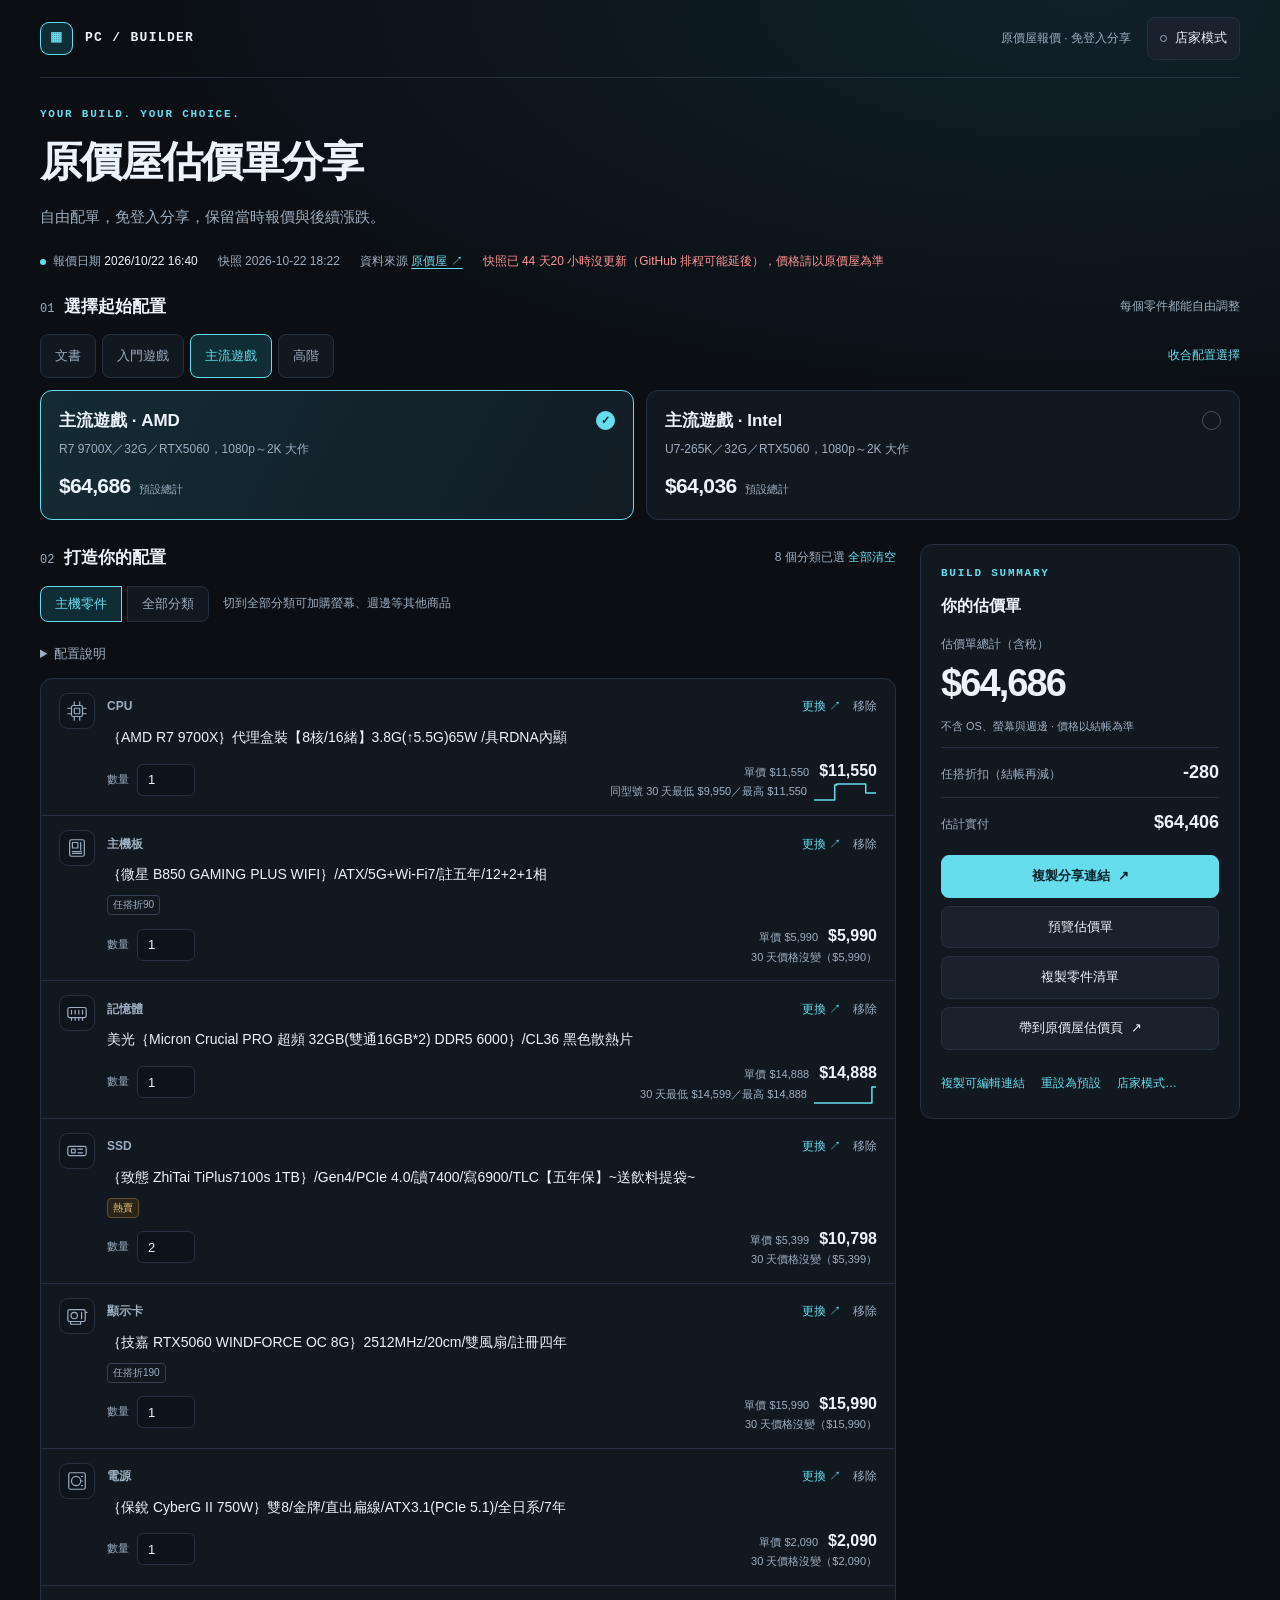
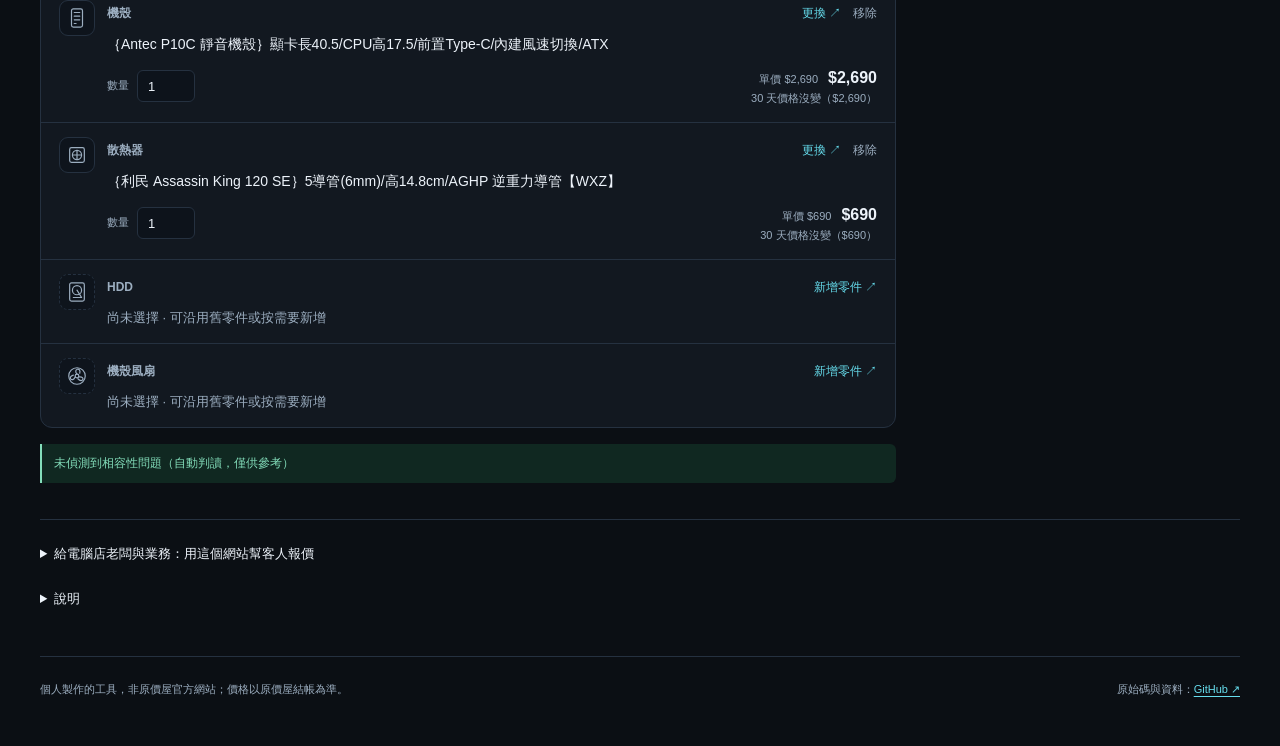
==== commit 4bedb4ca: "零件價格歷史：近 30 天最低／最高與迷你折線（docs/history.json） - build_site.py 產出 docs/history.json（分類|型號 → [[日期, 價格]]，只" ====
--- a/docs/index.html
+++ b/docs/index.html
@@ -28,7 +28,7 @@
 <link rel="icon" href="favicon.svg" type="image/svg+xml" sizes="any">
 <link rel="apple-touch-icon" href="apple-touch-icon.png" sizes="180x180">
 <link rel="manifest" href="site.webmanifest">
-<link rel="stylesheet" href="builder.css?v=20261022-diff">
+<link rel="stylesheet" href="builder.css?v=20261022-history">
 </head>
 <body>
 <main class="wrap">
@@ -211,6 +211,7 @@
         <li>標籤：<span class="flag cond">搭板專案</span> CPU 需與主機板同購才是此價；<span class="flag cond">組裝價 / 裝機價 / 限搭機</span> 需整機組裝才適用（買整機沒問題）；<span class="flag">任搭折N</span> 任搭其他商品再折 N 元，估價頁不會顯示、結帳才減；<span class="flag">下殺</span> 限時價。</li>
         <li>分享的估價單上的 ▲▼ 是「這張單的報價（分享當時的價格）」跟原價屋現價的差額；品名裡的「▼下殺到…」與下方的「價格異動」「下殺」「原價」是原價屋自己的近期調價標示，跟分享連結無關。</li>
         <li>相容性提示（腳位、DDR 世代、顯卡長度、散熱器高度、CPU 內顯、電源瓦數）是從品名自動判讀的，電源瓦數依顯示卡原廠建議值，僅供參考，下單前請再確認。</li>
+        <li>零件旁的「30 天最低／最高」與小折線是從每小時快照整理的同型號價格變動（同型號多件取最低價，只記主機零件分類；30 天內沒變只寫文字），用來看最近是漲是跌、現在的價格算高還是低。</li>
         <li id="note-more" hidden>切到「全部分類」可以另外加購原價屋其他分類的商品（螢幕、鍵鼠、喇叭耳機、作業系統，或第二顆 SSD、散熱膏等），同一類可以加好幾件；選件面板可以選分類，也可以跨分類搜尋。</li>
         <li>「複製分享連結」會把整張估價單（品名、當時價格、日期）存進網址，打開是一張唯讀的估價單：可以列印或存成 PDF，任何時候打開都看得到當初的報價，並標出原價屋現價的漲跌與已下架品項（搭板、裝機價等優惠結束但同型號還在賣的，改跟同型號的現價比）。按「編輯這張估價單」就能改單，改過的品項以現價計，上方會列出跟分享時的內容比換了哪幾格、各差多少，再分享就是新的連結；「複製可編輯連結」打開直接是編輯畫面，「預覽估價單」可以先看看分享出去的樣子。</li>
         <li>按「全部清空」可以從空白開始，只分享單一零件（例如只分享記憶體）；按「重設為預設」可以復原。</li>
@@ -279,8 +280,8 @@
 </dialog>
 <div id="toast" role="status" aria-live="polite"></div>
 
-<script src="coolpc-live.js?v=20261022-diff"></script>
-<script src="builder-ui.js?v=20261022-diff"></script>
+<script src="coolpc-live.js?v=20261022-history"></script>
+<script src="builder-ui.js?v=20261022-history"></script>
 <script>
 (async function(){
   const $ = s => document.querySelector(s);
@@ -304,6 +305,23 @@
   // 列跟現行型錄比：dv = 現價 − 鎖定的報價 (分享當時的價格)；it 為 null = 已下架 (alts = 同型號但挑不出唯一一件)
   // how === 'variant'：同型號還在賣但價格條件變了 (搭板優惠結束…)，it 是同型號現行那件，note 說明怎麼變
   const cmp = r => { const { item: it, how, alts } = find(r); return { it, how, alts, dv: it && r.pin ? it.price - r.pin.price : 0, note: how === 'variant' ? C.condNote(r.name, it.name) : '' }; };
+  // 價格歷史 (history.json，build_site.py 產出：分類|型號 -> 價格變動紀錄)：主畫面畫好後背景載入，載入前或沒資料時不顯示
+  let HIST = null;
+  const histOf = (cat, name) => { const k = HIST && U.historyKey(cat, name); return k && HIST[k] ? U.historyStats(HIST[k], U.isoOfQD(SRC.quote_date)) : null; };
+  // 小字「30 天最低／最高」+ 迷你折線 (builder-ui.js)；price = 這件的現價，跟紀錄的同型號最低價不同 (代理 / 平輸、搭板價) 時標「同型號」
+  function histHtml(cat, name, price){
+    const s = histOf(cat, name); if (!s) return '';
+    const who = price != null && price !== s.last ? '同型號 ' : '';
+    return `<span class="d hist">${who}${s.flat ? `30 天價格沒變（$${fmt(s.min)}）` : `30 天最低 $${fmt(s.min)}／最高 $${fmt(s.max)}${U.sparkline(s)}`}</span>`;
+  }
+  async function loadHistory(){
+    try {
+      const r = await fetch('history.json?' + Date.now()); if (!r.ok) return;
+      const h = await r.json(); if (!h || typeof h !== 'object' || Array.isArray(h)) return;
+      HIST = h;
+      if (!picker.open && (!document.activeElement || document.activeElement === document.body)) render();
+    } catch (e) { console.warn('價格歷史載入失敗：', e); }
+  }
 
   // 目前型錄來源：快照 (data.json) 或即時抓取
   const SRC = { live: false, quote_date: D.quote_date, at: D.generated.slice(0,16).replace('T',' ') };
@@ -570,7 +588,7 @@
       if (!preview.error) button.dataset.delta = preview.delta;
       button.setAttribute('aria-pressed', String(!!selected));
       button.innerHTML = (sort !== 'source' ? `<span class="picker-item-group">${esc((prefix ? category + ' · ' : '') + group)}</span>` : '')
-        + `<span class="picker-name">${esc(it.name)}</span><span class="flags">${flagsOf(it)}</span><span class="picker-price">$${fmt(it.price)}<small>${selected ? '目前選擇 ✓' : same ? '同型號現行品項' : '選擇此零件'}</small></span>`
+        + `<span class="picker-name">${esc(it.name)}</span><span class="flags">${flagsOf(it)}</span><span class="picker-price">$${fmt(it.price)}<small>${selected ? '目前選擇 ✓' : same ? '同型號現行品項' : '選擇此零件'}</small></span>${histHtml(cat, it.name, it.price)}`
         + `<span class="picker-delta${!preview.error && preview.delta < 0 ? ' down' : ''}">${esc(delta)}</span>`;
       button.onclick = () => applyCandidate(cat, it.name); results.appendChild(button);
     }
@@ -667,7 +685,7 @@
       const c = dv > 0 ? 'up' : 'down';
       const q = r.qty > 1 && dv ? ` ×${r.qty}，小計 <span class="${c}">${arrow(dv * r.qty)}</span>` : '';
       const v = how === 'variant' ? `<span class="renamed">${esc(note)}</span>，` : '';
-      return `<li>${esc(s.label)}：${v}$${fmt(r.pin.price)} → ${how === 'variant' ? '同型號現價 ' : ''}$${fmt(it.price)} ${dv ? `<span class="${c}">${arrow(dv)}</span>` : '（價格沒變）'}${q}${when}</li>`;
+      return `<li>${esc(s.label)}：${v}$${fmt(r.pin.price)} → ${how === 'variant' ? '同型號現價 ' : ''}$${fmt(it.price)} ${dv ? `<span class="${c}">${arrow(dv)}</span>` : '（價格沒變）'}${q}${when}${histHtml(r.cat, it.name, it.price)}</li>`;
     });
     if (T.diff) li.push(`<li><b>合計 <span class="${T.diff > 0 ? 'up' : 'down'}">${arrow(T.diff)}</span></b>（$${fmt(T.quoted)} → $${fmt(T.current)}）</li>`);
     el.innerHTML = head + '<ul>' + li.join('') + '</ul>';
@@ -863,7 +881,7 @@
       <p class="part-name">${r ? esc(shownName) + (how === 'variant' ? `<span class="d">同型號現行品項：${esc(it.name)}</span>` : '') : '尚未選擇 · 可沿用舊零件或按需要新增'}</p>
       ${r ? `<div class="flags">${flagsOf(it)}</div><div class="part-bottom">
         <label class="quantity">數量 <input type="number" aria-label="${esc(label)}數量" min="1" max="9" value="${r.qty}"></label>
-        <div class="part-price"><span class="unit-price">單價 ${price != null ? '$' + fmt(price) : '–'}</span><strong class="subtotal">${price != null ? '$' + fmt(price * r.qty) : '–'}</strong>${sub}</div>
+        <div class="part-price"><span class="unit-price">單價 ${price != null ? '$' + fmt(price) : '–'}</span><strong class="subtotal">${price != null ? '$' + fmt(price * r.qty) : '–'}</strong>${sub}${histHtml(r.cat, it ? it.name : r.name, it ? it.price : null)}</div>
       </div>` : ''}
     </div>`;
     container.appendChild(part);
@@ -1249,6 +1267,7 @@
   $('#load-state').hidden = true;
   applyMode();
   if (startMsg) toast(startMsg, 5000);
+  loadHistory();
   if (L.s !== null || L.store) openStoreFromLink(L);
 
   const mobileBar = $('#mobile-bar');
--- a/docs/builder.css
+++ b/docs/builder.css
@@ -111,6 +111,9 @@
 .up, .gone, .d.up, .d.gone { color: var(--warn); }
 .down, .d.down { color: var(--ok); }
 .renamed, .d.renamed { color: var(--accent); }
+.hist { color: var(--muted); }
+.hist .spark { display: inline-block; vertical-align: middle; margin-left: 6px; color: var(--accent); }
+.picker-item .hist { margin-top: 4px; }
 .summary-card { position: sticky; top: 24px; background: var(--card); border: 1px solid var(--line); border-radius: 12px; padding: 20px; }
 .summary-card h2 { font-size: 16px; margin: 0 0 16px; }
 .summary-label { color: var(--muted); font-size: 12px; }
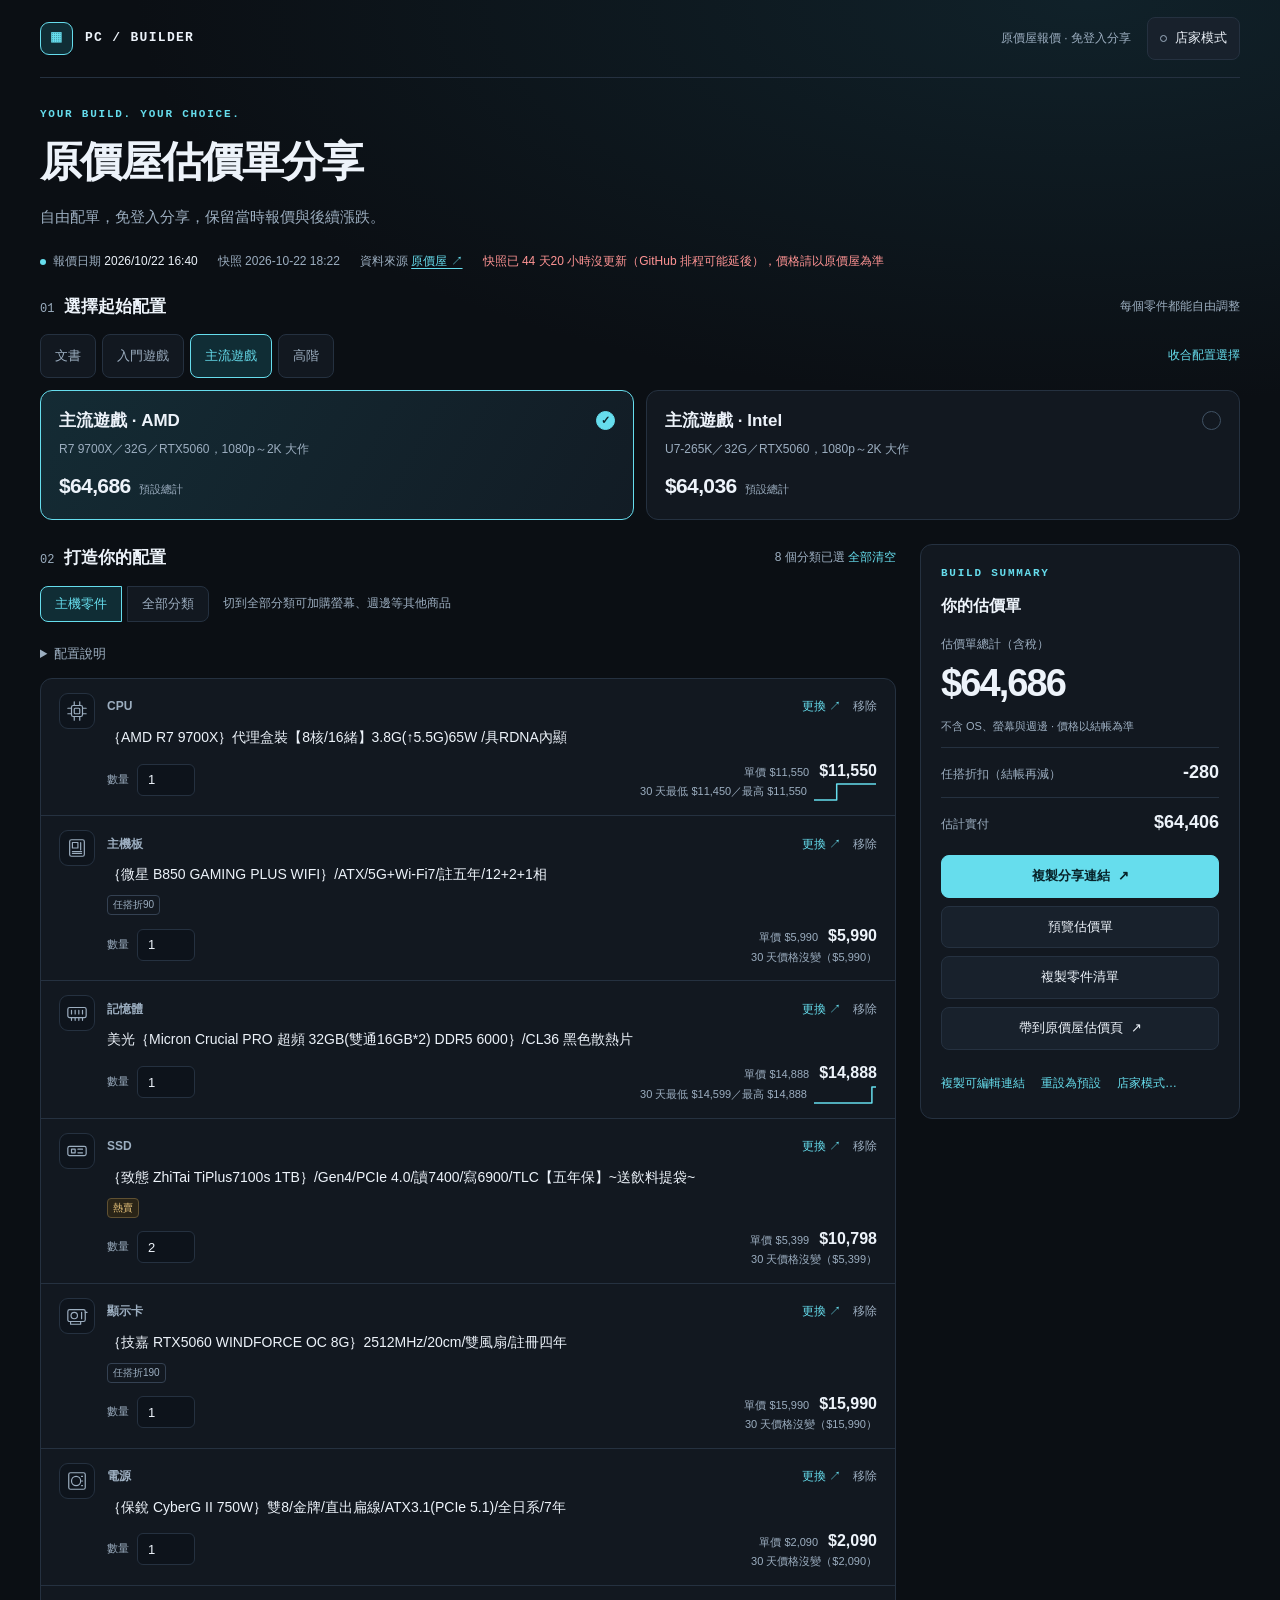
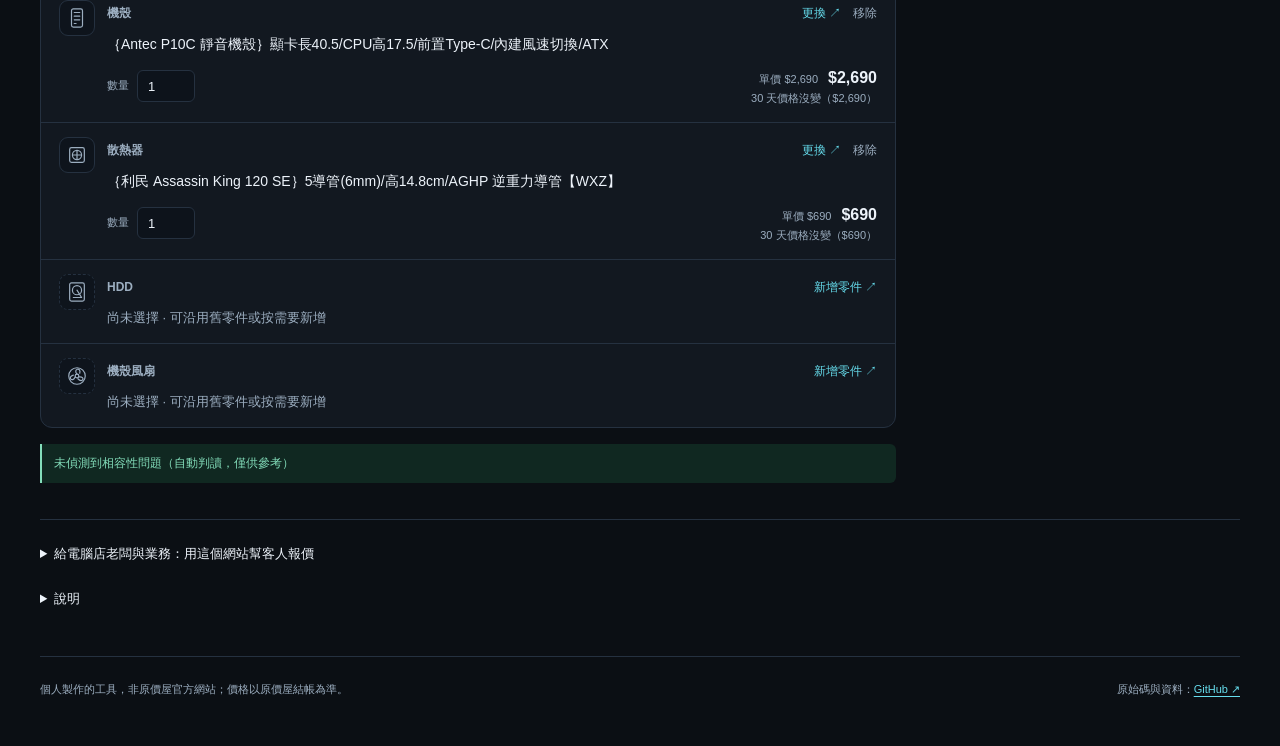
==== commit f005f8e3: "價格歷史：條件價件分開記、「同型號最低款」與「上架 N 天」文案、壞檔不中斷排程、回填防呆 - build_site.py：history_key 對搭板／組裝價／裝機價／限搭機／限組裝的品項加「|條" ====
--- a/docs/index.html
+++ b/docs/index.html
@@ -28,7 +28,7 @@
 <link rel="icon" href="favicon.svg" type="image/svg+xml" sizes="any">
 <link rel="apple-touch-icon" href="apple-touch-icon.png" sizes="180x180">
 <link rel="manifest" href="site.webmanifest">
-<link rel="stylesheet" href="builder.css?v=20261022-history">
+<link rel="stylesheet" href="builder.css?v=20261022-share">
 </head>
 <body>
 <main class="wrap">
@@ -67,6 +67,7 @@
         </div>
         <p class="sheet-issuer" id="sheet-issuer"><strong id="sheet-site"></strong><span>原價屋含稅報價整理</span></p>
         <div class="sheet-store" id="sheet-store" hidden></div>
+        <div class="sheet-qr" id="sheet-qr" hidden></div>
       </header>
       <dl class="sheet-meta" id="sheet-meta"></dl>
       <div class="sheet-top-total"><span id="sheet-top-label">合計（含稅）</span><strong id="sheet-top-total"></strong></div>
@@ -211,9 +212,10 @@
         <li>標籤：<span class="flag cond">搭板專案</span> CPU 需與主機板同購才是此價；<span class="flag cond">組裝價 / 裝機價 / 限搭機</span> 需整機組裝才適用（買整機沒問題）；<span class="flag">任搭折N</span> 任搭其他商品再折 N 元，估價頁不會顯示、結帳才減；<span class="flag">下殺</span> 限時價。</li>
         <li>分享的估價單上的 ▲▼ 是「這張單的報價（分享當時的價格）」跟原價屋現價的差額；品名裡的「▼下殺到…」與下方的「價格異動」「下殺」「原價」是原價屋自己的近期調價標示，跟分享連結無關。</li>
         <li>相容性提示（腳位、DDR 世代、顯卡長度、散熱器高度、CPU 內顯、電源瓦數）是從品名自動判讀的，電源瓦數依顯示卡原廠建議值，僅供參考，下單前請再確認。</li>
-        <li>零件旁的「30 天最低／最高」與小折線是從每小時快照整理的同型號價格變動（同型號多件取最低價，只記主機零件分類；30 天內沒變只寫文字），用來看最近是漲是跌、現在的價格算高還是低。</li>
+        <li>零件旁的「30 天最低／最高」與小折線是從每小時快照整理的同型號價格變動，用來看最近是漲是跌、現在的價格算高還是低。搭板價、組裝價等條件價跟一般價分開記；同型號有代理／平輸多件時記最低那件並標「同型號最低款」；只記主機零件分類；30 天內沒變、或上架未滿 30 天，只寫文字不畫折線。</li>
         <li id="note-more" hidden>切到「全部分類」可以另外加購原價屋其他分類的商品（螢幕、鍵鼠、喇叭耳機、作業系統，或第二顆 SSD、散熱膏等），同一類可以加好幾件；選件面板可以選分類，也可以跨分類搜尋。</li>
         <li>「複製分享連結」會把整張估價單（品名、當時價格、日期）存進網址，打開是一張唯讀的估價單：可以列印或存成 PDF，任何時候打開都看得到當初的報價，並標出原價屋現價的漲跌與已下架品項（搭板、裝機價等優惠結束但同型號還在賣的，改跟同型號的現價比）。按「編輯這張估價單」就能改單，改過的品項以現價計，上方會列出跟分享時的內容比換了哪幾格、各差多少，再分享就是新的連結；「複製可編輯連結」打開直接是編輯畫面，「預覽估價單」可以先看看分享出去的樣子。</li>
+        <li>分享連結從 2026/10/22 起會壓縮（網址較短），舊連結照樣能開；唯讀估價單右上角有這條連結的 QR Code，列印也會帶著，店家可以直接給客人掃。分享或預覽過的估價單會記在這台裝置的「最近開過」（起始配置區的分頁，最多 30 筆，只存在你的瀏覽器，可清除），不用再翻聊天紀錄找連結。</li>
         <li>按「全部清空」可以從空白開始，只分享單一零件（例如只分享記憶體）；按「重設為預設」可以復原。</li>
         <li>「帶到原價屋估價頁」會在新分頁開啟原價屋官方估價頁，預先選好這張單的品項與數量，可以接著在那邊列印或聯絡原價屋。那邊一律是原價屋現價；已下架的品項不會帶入，搭板、裝機價等優惠結束的改帶同型號現行品項。</li>
         <li id="note-live">每小時自動抓取原價屋報價快照；預設配置的零件若下架，會保留原品項並標示「已下架」，請按「更換」改選。</li>
@@ -280,8 +282,8 @@
 </dialog>
 <div id="toast" role="status" aria-live="polite"></div>
 
-<script src="coolpc-live.js?v=20261022-history"></script>
-<script src="builder-ui.js?v=20261022-history"></script>
+<script src="coolpc-live.js?v=20261022-share"></script>
+<script src="builder-ui.js?v=20261022-share"></script>
 <script>
 (async function(){
   const $ = s => document.querySelector(s);
@@ -308,11 +310,13 @@
   // 價格歷史 (history.json，build_site.py 產出：分類|型號 -> 價格變動紀錄)：主畫面畫好後背景載入，載入前或沒資料時不顯示
   let HIST = null;
   const histOf = (cat, name) => { const k = HIST && U.historyKey(cat, name); return k && HIST[k] ? U.historyStats(HIST[k], U.isoOfQD(SRC.quote_date)) : null; };
-  // 小字「30 天最低／最高」+ 迷你折線 (builder-ui.js)；price = 這件的現價，跟紀錄的同型號最低價不同 (代理 / 平輸、搭板價) 時標「同型號」
+  // 小字「30 天最低／最高」+ 迷你折線 (builder-ui.js)；price = 這件的現價，跟紀錄值不同 (同型號多件：代理 / 平輸，紀錄的是最低那件) 時標「同型號最低款」
+  // 視窗內才上架的型號 (since < 30) 寫「上架 N 天」，不說「30 天沒變」
   function histHtml(cat, name, price){
     const s = histOf(cat, name); if (!s) return '';
-    const who = price != null && price !== s.last ? '同型號 ' : '';
-    return `<span class="d hist">${who}${s.flat ? `30 天價格沒變（$${fmt(s.min)}）` : `30 天最低 $${fmt(s.min)}／最高 $${fmt(s.max)}${U.sparkline(s)}`}</span>`;
+    const who = price != null && price !== s.last ? '同型號最低款：' : '';
+    const span = s.since < s.days ? (s.since ? `上架 ${s.since} 天` : '今天上架') : '30 天';
+    return `<span class="d hist">${who}${s.flat ? `${span}${s.since < s.days ? '，' : ''}價格沒變（$${fmt(s.min)}）` : `${span}${s.since < s.days ? '：' : ''}最低 $${fmt(s.min)}／最高 $${fmt(s.max)}${U.sparkline(s)}`}</span>`;
   }
   async function loadHistory(){
     try {
@@ -388,12 +392,26 @@
   }
   const presets = tabs.slice();
 
+  // ---- 最近開過的估價單：分享或預覽時存這台裝置的 localStorage (最多 30 筆，不上伺服器)，起始配置區的「最近開過」分頁可一鍵開回 ----
+  const RECENT_LS = 'coolpc.recent';
+  let recent = [];
+  try { recent = U.recentClean(JSON.parse(localStorage.getItem(RECENT_LS) || '[]')); } catch (e) {}
+  function rememberRecent(hash){
+    if (!hash || isEmpty(cur)) return;
+    const T = C.totals(allRows(cur), find), B = issuerFor(cur) ? C.bizTotals(T.quoted, cur.biz) : null;
+    const next = U.recentUpsert(recent, { n: quoteName(cur), d: quoteDate(cur), total: B ? B.final : T.quoted, hash, at: C.isoDate() });
+    if (JSON.stringify(next) === JSON.stringify(recent)) return;
+    recent = next;
+    try { localStorage.setItem(RECENT_LS, JSON.stringify(recent)); } catch (e) {}
+  }
+  function openRecent(hash){ if (location.hash === hash) location.reload(); else location.hash = hash; }
+
   // 從網址還原：#q=<估價單快照> → #b=<預設配置> → 預設中間那套；前面多 v=1 就先開唯讀估價單 (檢視模式)
   const L = C.readLink(location.hash);
   let cur = null, startMsg = '', viewable = false;
   if (L.q !== null) {
     try {
-      const q = C.decodeQuote(L.q, MORE ? [...D.slots, MORE] : D.slots);
+      const q = await C.decodeQuote(L.q, MORE ? [...D.slots, MORE] : D.slots);
       const rows = {}, more = []; for (const s of D.slots) rows[s.key] = null;
       for (const r of q.rows) { const row = mkRow(r.cat, r.name, r.qty, { price: r.price, d: r.d }, r.slot === '+'); if (row.x) more.push(row); else rows[r.slot] = row; }
       const base = presets.find(t => t.key === q.b);
@@ -454,7 +472,7 @@
   // 用途只篩選；卡片 key 對應方案，不依 DOM 子元素的順序。
   const tabsEl = $('#tabs');
   function buildTabs(){
-    const purposes = U.purposesFor(presets);
+    const purposes = [...U.purposesFor(presets), ...(recent.length ? [['recent', '最近開過']] : [])];
     if (!purposes.some(([key]) => key === selectedPurpose)) selectedPurpose = purposes[0][0];
     const purposesEl = $('#purposes'); purposesEl.replaceChildren();
     for (const [key, label] of purposes) {
@@ -464,6 +482,7 @@
       purposesEl.appendChild(button);
     }
     tabsEl.replaceChildren();
+    if (selectedPurpose === 'recent') { renderRecentTabs(); $('#shared-return').hidden = !tabs.some(t => t.kind === 'shared'); return; }
     for (const t of presets.filter(t => U.purposeOf(t) === selectedPurpose)) {
       const T = C.totals(allRows(t.orig), find);
       const el = document.createElement('button'); el.className = 'tab' + (t === cur ? ' on' : ''); el.dataset.key = t.key;
@@ -473,6 +492,26 @@
       tabsEl.appendChild(el);
     }
     $('#shared-return').hidden = !tabs.some(t => t.kind === 'shared');
+  }
+
+  // 「最近開過」：每筆是分享 / 預覽過的估價單連結，點了直接開 (重新載入)；清除只刪這台裝置的紀錄
+  function renderRecentTabs(){
+    for (const e of recent) {
+      const el = document.createElement('button'); el.className = 'tab recent'; el.dataset.hash = e.hash;
+      el.innerHTML = `<div class="tab-title">${esc(e.n)}</div><small>報價日期 ${esc(e.d)}${e.at ? '・' + esc(e.at) + ' 開過' : ''}</small><div class="tab-price">$${fmt(e.total)}<span>合計</span></div>`;
+      el.onclick = () => openRecent(e.hash);
+      tabsEl.appendChild(el);
+    }
+    const clear = document.createElement('button'); clear.className = 'text-button remove recent-clear'; clear.textContent = '清除這台裝置的「最近開過」紀錄';
+    clear.onclick = () => {
+      if (!confirm('清除「最近開過」的紀錄？只刪這台裝置的清單，已分享的連結不受影響。')) return;
+      recent = [];
+      try { localStorage.removeItem(RECENT_LS); } catch (e) {}
+      selectedPurpose = U.purposeOf(cur.kind === 'shared' ? presets.find(t => t.key === cur.base) || {} : cur);
+      buildTabs(); toast('已清除最近開過的紀錄');
+      $('#purposes').querySelector('[aria-pressed="true"]')?.focus({ preventScroll: true });
+    };
+    tabsEl.appendChild(clear);
   }
 
   function renderPreset(){
@@ -830,6 +869,15 @@
       : `本估價單由「${store.name}」製作，` + (hide ? '' : `零件價格參考原價屋線上含稅報價（${qd}），`)
         + '本店價、服務內容與庫存以店家確認為準。相容性提示依品名自動判讀，僅供參考。店家資訊與價格由製作者自行填寫，本網站未經查核。';
     $('#sheet-made').textContent = store && location.host ? `由 ${location.host} 免費估價工具產生` : `由「${D.title}」產生` + (location.host ? ` · ${location.host}` : '');
+    withShareUrl(cur, true, renderQr);
+  }
+  // 右上角的 QR Code (這張估價單的唯讀連結，店家給客人掃；列印也帶)：連結沒變不重畫
+  function renderQr(url){
+    const box = $('#sheet-qr');
+    if (mode !== 'view' || box.dataset.url === url) return;
+    const svg = U.qrSvg(url, 104);
+    box.dataset.url = url; box.hidden = !svg;
+    box.innerHTML = svg ? svg + '<small>掃描開啟這張估價單</small>' : '';
   }
   // 切換模式只換顯示；網址由 render() 的 syncHash 依 mode 加上 / 拿掉 v=1 (replaceState，不留歷史)
   function applyMode(){
@@ -1080,18 +1128,32 @@
   // 沒動過的分享單原樣保留 (不重新編碼)；沒動過的預設配置用 #b= 跟著每小時更新；其餘存成快照
   // 全部清空的單沒有東西可存 (decodeQuote 也不收)，網址就不帶 #；檢視模式前面加 v=1
   const isEmpty = t => !allRows(t).length;
-  const hashFor = t => C.linkHash({ view: mode === 'view', ...(!dirty(t) ? (t.kind === 'shared' ? { q: t.raw } : { b: t.key }) : isEmpty(t) ? {} : { q: C.encodeQuote(quoteOf(t)) }) });
+  // encodeQuote 是 async (deflate 壓縮)：同一份內容只壓一次。每次重畫 syncHash 都會先算，按分享時通常已有結果 (encodedNow)，
+  // 剪貼簿寫入就不用等 await (Safari 離開使用者手勢就不給寫)
+  let encKey = '', encVal = '';
+  async function encoded(t){ const q = quoteOf(t), k = JSON.stringify(q); if (k !== encKey) { const v = await C.encodeQuote(q); encKey = k; encVal = v; } return encVal; }
+  const encodedNow = t => JSON.stringify(quoteOf(t)) === encKey ? encVal : null;
+  const hashFor = async t => C.linkHash({ view: mode === 'view', ...(!dirty(t) ? (t.kind === 'shared' ? { q: t.raw } : { b: t.key }) : isEmpty(t) ? {} : { q: await encoded(t) }) });
   // 分享一律是快照 (#q=)；view = 唯讀估價單 (#v=1&q=)，否則打開直接是編輯畫面
   // 沒動過、店家也沒換的分享單才沿用原連結 (店家打開客人的單再轉傳，要帶上自己的店家資訊)；網址不帶 ?query (例如設定連結的 openExternalBrowser)
   const pristine = t => t.kind === 'shared' && !dirty(t) && sameIssuer(issuerFor(t), t.issuer);
-  const shareUrl = (t, view) => location.href.split(/[?#]/)[0] + C.linkHash({ view, q: pristine(t) ? t.raw : C.encodeQuote(quoteOf(t)) });
-  let lastHash = location.hash, syncTimer = 0;
+  const urlWith = (view, q) => location.href.split(/[?#]/)[0] + C.linkHash({ view, q });
+  const shareUrl = async (t, view) => urlWith(view, pristine(t) ? t.raw : await encoded(t));
+  const shareUrlNow = (t, view) => { const q = pristine(t) ? t.raw : encodedNow(t); return q ? urlWith(view, q) : null; };
+  // 有算好的連結就同步用 (fn 回傳字串)，否則回 promise；copyText 兩種都收
+  const withShareUrl = (t, view, fn) => { const now = shareUrlNow(t, view); return now != null ? fn(now) : shareUrl(t, view).then(fn); };
+  let lastHash = location.hash, syncTimer = 0, syncSeq = 0;
   // replaceState 太頻繁 (例如注音輸入每個鍵) Safari 會丟 SecurityError：打字時延遲寫入，出錯也不中斷畫面
-  function syncHash(){
+  // 壓縮是 async：連續幾次重畫只採用最後一次的結果
+  async function syncHash(){
     clearTimeout(syncTimer);
-    const h = hashFor(cur);
+    const seq = ++syncSeq;
+    let h;
+    try { h = await hashFor(cur); } catch (e) { console.error('無法產生連結：', e); return; }
+    if (seq !== syncSeq) return;
     try { if (h !== location.hash) history.replaceState(null, '', h || location.pathname + location.search); } catch (e) { scheduleSync(); }
     lastHash = location.hash;
+    if (mode === 'view' && h) rememberRecent(h);
   }
   const scheduleSync = () => { clearTimeout(syncTimer); syncTimer = setTimeout(syncHash, 400); };
   // 在同一個分頁貼上別的連結 (只改 # 後面) 時重新載入；店家設定連結 / #store 直接開店家設定
@@ -1104,8 +1166,14 @@
 
   function toast(m, ms){ const t = $('#toast'); t.textContent = m; t.classList.add('show'); clearTimeout(toast.h); toast.h = setTimeout(() => t.classList.remove('show'), ms || 1600); }
   // 有些 App 內建瀏覽器 (LINE 等) 不給寫剪貼簿，退回跳出視窗讓人手動複製
+  // text 可以是 promise (連結還在壓縮)：Safari 要在使用者手勢內呼叫，所以把 promise 交給 ClipboardItem；不支援的瀏覽器等完再寫
   async function copyText(text, ok, ms){
-    try { await navigator.clipboard.writeText(text); toast(ok, ms); } catch (e) { prompt('無法自動複製，請手動複製：', text); }
+    try {
+      if (typeof text !== 'string' && typeof ClipboardItem === 'function' && navigator.clipboard.write) {
+        await navigator.clipboard.write([new ClipboardItem({ 'text/plain': Promise.resolve(text).then(t => new Blob([t], { type: 'text/plain' })) })]);
+      } else await navigator.clipboard.writeText(await text);
+      toast(ok, ms);
+    } catch (e) { prompt('無法自動複製，請手動複製：', await text); }
   }
   $('#reset').onclick = () => {
     cur.rows = clone(cur.orig.rows); cur.more = clone(cur.orig.more); cur.biz = clone(cur.orig.biz); cur.issuer = clone(cur.orig.issuer);
@@ -1135,7 +1203,7 @@
         const it = find(r).item, name = r.pin || !it ? r.name : it.name;
         return { label, name: C.modelOf(name) || name, qty: r.qty, price: r.pin ? r.pin.price : it ? it.price : 0 };
       });
-      const text = U.storeMessage({ store: profile, biz: b, totals: C.bizTotals(T.quoted, b), quoted: T.quoted, lines, url: shareUrl(cur, true), until: b.until && dateText(b.until) });
+      const text = withShareUrl(cur, true, url => U.storeMessage({ store: profile, biz: b, totals: C.bizTotals(T.quoted, b), quoted: T.quoted, lines, url, until: b.until && dateText(b.until) }));
       return copyText(text, '已複製給客戶的訊息' + warn, warn ? 5000 : 0);
     }
     const lines = [cur.kind === 'shared' ? `【${cur.label}${cur.sub ? '：' + cur.sub : ''}】報價日期 ${cur.d}（現價資料 ${SRC.quote_date}）` : `【${cur.label}${cur.sub ? ' — ' + cur.sub : ''}】原價屋含稅報價 ${SRC.quote_date}`];
@@ -1146,15 +1214,14 @@
     }
     const T = C.totals(allRows(cur), find);
     lines.push(`總計 $${fmt(T.quoted)}` + (T.diff ? `（以現價計 $${fmt(T.current)} ${arrow(T.diff)}）` : '') + (T.goneCount ? `（${T.goneCount} 項已下架）` : '') + (T.off ? `（任搭折 -${fmt(T.off)} → 約 $${fmt(T.current - T.off)}）` : ''));
-    lines.push(shareUrl(cur, true));
-    copyText(lines.join('\n'), '已複製清單');
+    copyText(withShareUrl(cur, true, url => [...lines, url].join('\n')), '已複製清單');
   };
   $('#share').onclick = $('#mobile-share').onclick = $('#sheet-copy').onclick = () => {
     if (isEmpty(cur)) return toast(emptyMsg);
     const warn = storeCheck();
-    copyText(shareUrl(cur, true), '已複製估價單連結' + warn, warn ? 5000 : 0);
+    copyText(withShareUrl(cur, true, url => { rememberRecent(url.slice(url.indexOf('#'))); return url; }), '已複製估價單連結' + warn, warn ? 5000 : 0);
   };
-  $('#share-edit').onclick = () => isEmpty(cur) ? toast(emptyMsg) : copyText(shareUrl(cur, false), '已複製可編輯連結');
+  $('#share-edit').onclick = () => isEmpty(cur) ? toast(emptyMsg) : copyText(withShareUrl(cur, false, url => url), '已複製可編輯連結');
   $('#preview').onclick = $('#mobile-preview').onclick = e => { returnFocus = e.currentTarget; setMode('view'); };
   $('#sheet-edit').onclick = () => setMode('edit');
   $('#sheet-print').onclick = () => window.print();
--- a/docs/builder.css
+++ b/docs/builder.css
@@ -289,6 +289,11 @@
 .sheet-foot p { margin: 0 0 4px; }
 /* 店家估價單：抬頭換成店家區塊、合計最後一列是本店合計、店家備註保留換行 */
 .sheet-store { display: flex; flex-direction: column; align-items: flex-end; text-align: right; gap: 1px; max-width: 360px; font-size: 12.5px; color: var(--muted); }
+.sheet-head > div:first-child { margin-right: auto; }
+.sheet-qr { text-align: center; }
+.sheet-qr svg { display: block; width: 104px; height: 104px; border-radius: 4px; }
+.sheet-qr small { display: block; margin-top: 3px; font-size: 10px; color: var(--muted); }
+.recent-clear { grid-column: 1 / -1; justify-self: start; }
 .sheet-store .store-name { color: var(--text); font-size: 18px; font-weight: 700; letter-spacing: .02em; overflow-wrap: anywhere; }
 .sheet-store .store-tag { color: var(--accent); font-size: 12px; margin-bottom: 4px; overflow-wrap: anywhere; }
 .sheet-store .store-line { overflow-wrap: anywhere; }
@@ -332,6 +337,8 @@
   .store-body { padding-inline: 18px; }
   .store-actions { padding-inline: 18px; }
   .sheet-store { order: -1; flex-basis: 100%; align-items: flex-start; text-align: left; max-width: none; padding-bottom: 10px; border-bottom: 1px solid var(--line); }
+  .sheet-qr { flex-basis: 100%; display: flex; align-items: center; gap: 12px; text-align: left; }
+  .sheet-qr svg { width: 88px; height: 88px; }
   .sheet-store a.store-link { display: inline-flex; align-items: center; min-height: 44px; }
   .topbar { height: 64px; }
   .topbar-note { font-size: 10px; }
@@ -422,6 +429,7 @@
   .sheet-view { max-width: none; margin: 0; }
   .sheet { box-shadow: none; border-radius: 0; padding: 0 1mm; --text: #000; --muted: #333; --line: #999; }
   .sheet-table thead { display: table-header-group; }
+  .sheet-qr svg { width: 30mm; height: 30mm; }
   .sheet-table tr, .sheet-totals, .sheet-notes li, .sheet-meta, .sheet-store { break-inside: avoid; }
   .sheet-store a.store-link { text-decoration: none; }
   .sheet-notes li.memo { background: none; }
